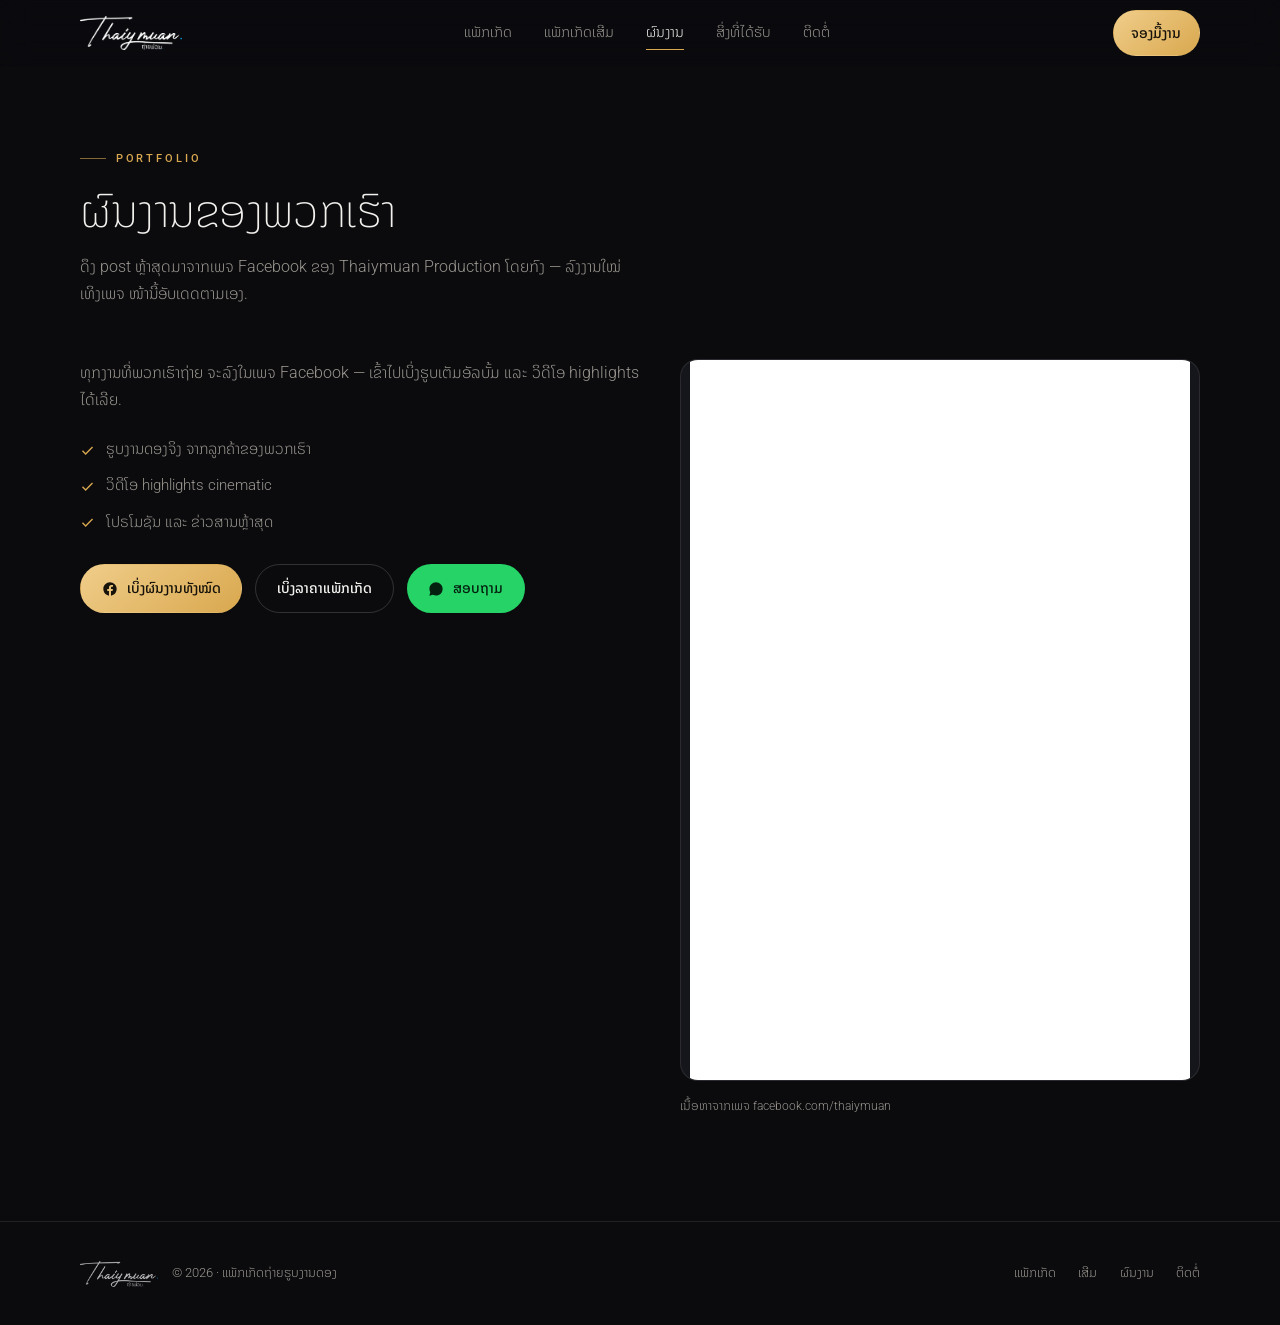
==== portfolio.html @ aa0d612b "Add a portfolio page fed by the Facebook page timeline New portfolio.html embeds the Facebook Page P" ====
<!DOCTYPE html>
<html lang="lo">
<head>
<meta charset="UTF-8">
<meta name="viewport" content="width=device-width, initial-scale=1">
<title>ຜົນງານ — Thaiymuan Production</title>
<meta name="description" content="ຜົນງານຖ່າຍຮູບ ແລະ ວິດີໂອງານດອງ ຂອງ Thaiymuan Production — ດຶງ post ຫຼ້າສຸດຈາກເພຈ Facebook ໂດຍກົງ.">
<meta name="theme-color" content="#0b0b0e">
<meta property="og:title" content="ຜົນງານ — Thaiymuan Production">
<meta property="og:description" content="ຮູບງານດອງຈິງ ແລະ ວິດີໂອ highlights ຈາກເພຈ Facebook ຂອງພວກເຮົາ">
<meta property="og:type" content="website">
<meta property="og:image" content="logo/og-image.jpg">
<meta name="twitter:card" content="summary_large_image">
<link rel="icon" type="image/png" href="logo/favicon.png">
<link rel="apple-touch-icon" href="logo/apple-touch-icon.png">
<link rel="preconnect" href="https://fonts.googleapis.com">
<link rel="preconnect" href="https://fonts.gstatic.com" crossorigin>
<link href="https://fonts.googleapis.com/css2?family=Noto+Sans+Lao:wght@200;300;400;500;600;700&family=Roboto:wght@100;300;400;500;700;900&display=swap" rel="stylesheet">
<link rel="stylesheet" href="assets/style.css">
<noscript><style>
  .rv,.hero-logo{opacity:1!important;transform:none!important;animation:none!important}
  .progress{display:none}
</style></noscript>
<script src="assets/app.js" defer></script>
</head>
<body>
<div class="progress" id="progress" aria-hidden="true"></div>

<!-- ============ NAV ============ -->
<header class="nav" id="nav">
  <div class="wrap nav-in">
    <a class="logo" href="index.html" aria-label="Thaiymuan Production">
      <img src="logo/wordmark.png" alt="Thaiymuan Production ຖ່າຍມ່ວນ" width="1000" height="333">
    </a>
    <nav class="nav-links">
      <a href="index.html#packages">ແພັກເກັດ</a>
      <a href="index.html#addons">ແພັກເກັດເສີມ</a>
      <a class="here" href="portfolio.html">ຜົນງານ</a>
      <a href="index.html#included">ສິ່ງທີ່ໄດ້ຮັບ</a>
      <a href="index.html#contact">ຕິດຕໍ່</a>
    </nav>
    <a class="btn btn-gold" href="index.html#contact">ຈອງມື້ງານ</a>
  </div>
</header>

<main id="top">

<!-- ============ PORTFOLIO ============ -->
<section id="portfolio" class="folio-page">
  <div class="wrap">
    <div class="sec-head rv">
      <span class="eyebrow">Portfolio</span>
      <h2>ຜົນງານຂອງພວກເຮົາ</h2>
      <p>ດຶງ post ຫຼ້າສຸດມາຈາກເພຈ Facebook ຂອງ Thaiymuan Production ໂດຍກົງ — ລົງງານໃໝ່ເທິງເພຈ ໜ້ານີ້ອັບເດດຕາມເອງ.</p>
    </div>

    <div class="folio rv">
      <div class="folio-text">
        <p>ທຸກງານທີ່ພວກເຮົາຖ່າຍ ຈະລົງໃນເພຈ Facebook — ເຂົ້າໄປເບິ່ງຮູບເຕັມອັລບັ້ມ ແລະ ວິດີໂອ highlights ໄດ້ເລີຍ.</p>
        <ul class="folio-list">
          <li><svg viewBox="0 0 24 24"><path d="M4 12.5 9 17.5 20 6.5"/></svg>ຮູບງານດອງຈິງ ຈາກລູກຄ້າຂອງພວກເຮົາ</li>
          <li><svg viewBox="0 0 24 24"><path d="M4 12.5 9 17.5 20 6.5"/></svg>ວິດີໂອ highlights cinematic</li>
          <li><svg viewBox="0 0 24 24"><path d="M4 12.5 9 17.5 20 6.5"/></svg>ໂປຣໂມຊັນ ແລະ ຂ່າວສານຫຼ້າສຸດ</li>
        </ul>
        <div class="folio-cta">
          <a class="btn btn-gold" href="https://www.facebook.com/thaiymuan" target="_blank" rel="noopener">
            <svg viewBox="0 0 24 24"><path d="M22 12.06C22 6.5 17.52 2 12 2S2 6.5 2 12.06c0 5.02 3.66 9.18 8.44 9.94v-7.03H7.9v-2.91h2.54V9.85c0-2.51 1.49-3.9 3.77-3.9 1.09 0 2.23.2 2.23.2v2.46h-1.26c-1.24 0-1.63.78-1.63 1.57v1.88h2.77l-.44 2.91h-2.33V22c4.78-.76 8.45-4.92 8.45-9.94Z"/></svg>
            ເບິ່ງຜົນງານທັງໝົດ
          </a>
          <a class="btn" href="index.html#packages">ເບິ່ງລາຄາແພັກເກັດ</a>
          <a class="btn btn-wa" href="https://wa.me/8562055959236?text=%E0%BA%AA%E0%BA%B0%E0%BA%9A%E0%BA%B2%E0%BA%8D%E0%BA%94%E0%BA%B5%20%E0%BA%AA%E0%BA%AD%E0%BA%9A%E0%BA%96%E0%BA%B2%E0%BA%A1%E0%BA%82%E0%BB%8D%E0%BB%89%E0%BA%A1%E0%BA%B9%E0%BA%99%E0%BB%81%E0%BA%9E%E0%BA%B1%E0%BA%81%E0%BB%80%E0%BA%81%E0%BA%B1%E0%BA%94" target="_blank" rel="noopener">
            <svg viewBox="0 0 24 24"><path d="M12.04 2C6.58 2 2.13 6.45 2.13 11.91c0 1.75.46 3.46 1.32 4.96L2 22l5.25-1.38a9.9 9.9 0 0 0 4.79 1.22c5.46 0 9.92-4.45 9.92-9.91C21.96 6.45 17.5 2 12.04 2Zm4.52 11.86c-.25-.12-1.47-.72-1.69-.81-.23-.08-.39-.12-.56.13-.17.25-.66.81-.81.97-.15.17-.3.19-.54.06-.25-.12-1.06-.39-2.02-1.25-.75-.66-1.25-1.48-1.4-1.73-.15-.25-.02-.38.11-.5.11-.11.25-.3.37-.44.12-.15.17-.25.25-.42.08-.17.04-.31-.02-.44-.06-.12-.56-1.35-.77-1.85-.2-.48-.41-.42-.56-.43h-.48c-.17 0-.44.06-.67.31-.23.25-.88.86-.88 2.1s.9 2.43 1.03 2.6c.12.17 1.76 2.81 4.3 3.84.6.26 1.07.41 1.44.53.6.19 1.15.16 1.58.1.48-.07 1.47-.6 1.68-1.19.21-.58.21-1.08.15-1.19-.06-.1-.23-.17-.48-.29Z"/></svg>
            ສອບຖາມ
          </a>
        </div>
      </div>

      <div>
        <div class="fb-wrap" id="fbWrap">
          <div class="fb-skel" id="fbSkel">
            <span>ກຳລັງໂຫຼດ post ຈາກ Facebook…<br>ຖ້າບໍ່ຂຶ້ນ ອາດຖືກ ad blocker ບລັອກ — ກົດ “ເບິ່ງຜົນງານທັງໝົດ”</span>
          </div>
        </div>
        <p class="fb-note">ເນື້ອຫາຈາກເພຈ facebook.com/thaiymuan</p>
      </div>
    </div>
  </div>
</section>

</main>

<footer>
  <div class="wrap foot">
    <div class="foot-brand">
      <img src="logo/wordmark.png" alt="Thaiymuan Production" width="1000" height="333">
      <span>© <span id="yr">2026</span> · ແພັກເກັດຖ່າຍຮູບງານດອງ</span>
    </div>
    <nav>
      <a href="index.html#packages">ແພັກເກັດ</a>
      <a href="index.html#addons">ເສີມ</a>
      <a href="portfolio.html">ຜົນງານ</a>
      <a href="index.html#contact">ຕິດຕໍ່</a>
    </nav>
  </div>
</footer>

<!-- ============ MOBILE BAR ============ -->
<div class="mbar">
  <a class="btn btn-wa" href="https://wa.me/8562055959236?text=%E0%BA%AA%E0%BA%B0%E0%BA%9A%E0%BA%B2%E0%BA%8D%E0%BA%94%E0%BA%B5%20%E0%BA%AA%E0%BA%AD%E0%BA%9A%E0%BA%96%E0%BA%B2%E0%BA%A1%E0%BA%82%E0%BB%8D%E0%BB%89%E0%BA%A1%E0%BA%B9%E0%BA%99%E0%BB%81%E0%BA%9E%E0%BA%B1%E0%BA%81%E0%BB%80%E0%BA%81%E0%BA%B1%E0%BA%94" target="_blank" rel="noopener">
    <svg viewBox="0 0 24 24"><path d="M12.04 2C6.58 2 2.13 6.45 2.13 11.91c0 1.75.46 3.46 1.32 4.96L2 22l5.25-1.38a9.9 9.9 0 0 0 4.79 1.22c5.46 0 9.92-4.45 9.92-9.91C21.96 6.45 17.5 2 12.04 2Zm4.52 11.86c-.25-.12-1.47-.72-1.69-.81-.23-.08-.39-.12-.56.13-.17.25-.66.81-.81.97-.15.17-.3.19-.54.06-.25-.12-1.06-.39-2.02-1.25-.75-.66-1.25-1.48-1.4-1.73-.15-.25-.02-.38.11-.5.11-.11.25-.3.37-.44.12-.15.17-.25.25-.42.08-.17.04-.31-.02-.44-.06-.12-.56-1.35-.77-1.85-.2-.48-.41-.42-.56-.43h-.48c-.17 0-.44.06-.67.31-.23.25-.88.86-.88 2.1s.9 2.43 1.03 2.6c.12.17 1.76 2.81 4.3 3.84.6.26 1.07.41 1.44.53.6.19 1.15.16 1.58.1.48-.07 1.47-.6 1.68-1.19.21-.58.21-1.08.15-1.19-.06-.1-.23-.17-.48-.29Z"/></svg>
    WhatsApp
  </a>
  <a class="btn btn-gold" href="tel:+8562055959236">
    <svg viewBox="0 0 24 24"><path d="M6.6 10.8c1.2 2.4 3.2 4.4 5.6 5.6l2-2c.3-.3.7-.4 1-.2 1.1.4 2.3.6 3.5.6.6 0 1 .4 1 1V19c0 .6-.4 1-1 1-9.4 0-17-7.6-17-17 0-.6.4-1 1-1h3.2c.6 0 1 .4 1 1 0 1.2.2 2.4.6 3.5.1.3 0 .7-.2 1l-2 2Z"/></svg>
    ໂທ 020 55959236
  </a>
</div>

</body>
</html>
---- assets/style.css ----
/* ===================== TOKENS ===================== */
:root{
  --bg:#0b0b0e;
  --bg-2:#111117;
  --panel:#15151c;
  --panel-2:#1b1b24;
  --line:rgba(255,255,255,.09);
  --line-2:rgba(255,255,255,.16);
  --text:#f3f1ee;
  --muted:#9a968f;
  --gold:#d9a84f;
  --gold-2:#f0cd8a;
  --gold-dim:rgba(217,168,79,.14);
  --wa:#25d366;

  /* Latin → Roboto · ອັກສອນລາວ fall back ໄປ Noto Sans Lao ອັດຕະໂນມັດ */
  --sans:"Roboto","Noto Sans Lao",sans-serif;

  --r-sm:12px; --r:18px; --r-lg:26px;
  --pad:clamp(20px,5vw,34px);
  --shadow:0 24px 60px -24px rgba(0,0,0,.8);
  --ease:cubic-bezier(.22,.9,.25,1);
}
*,*::before,*::after{box-sizing:border-box;margin:0;padding:0}
html{scroll-behavior:smooth;-webkit-text-size-adjust:100%}
body{
  background:var(--bg);color:var(--text);font-family:var(--sans);
  font-weight:300;line-height:1.75;overflow-x:hidden;
  -webkit-font-smoothing:antialiased;
  font-size:clamp(15px,.4vw + 14px,17px);
}
img,svg{display:block;max-width:100%}
a{color:inherit;text-decoration:none}
::selection{background:var(--gold);color:#17130a}

.wrap{width:100%;max-width:1200px;margin-inline:auto;padding-inline:clamp(18px,5vw,40px)}
.eyebrow{
  display:inline-flex;align-items:center;gap:.6rem;
  font-size:.7rem;font-weight:500;letter-spacing:.26em;text-transform:uppercase;
  color:var(--gold);
}
.eyebrow::before{content:"";width:26px;height:1px;background:var(--gold);opacity:.6}

/* ===================== NAV ===================== */
.nav{
  position:sticky;top:0;z-index:50;
  background:rgba(11,11,14,.72);
  backdrop-filter:blur(16px) saturate(140%);
  -webkit-backdrop-filter:blur(16px) saturate(140%);
  border-bottom:1px solid transparent;transition:border-color .4s,background .4s;
}
.nav.stuck{border-bottom-color:var(--line);background:rgba(11,11,14,.9)}
.nav-in{display:flex;align-items:center;justify-content:space-between;gap:1rem;height:66px}
.logo{display:flex;align-items:center;flex:none}
.logo img{height:clamp(26px,5.6vw,34px);width:auto;transition:opacity .35s}
.logo:hover img{opacity:.78}
.nav-links{display:flex;gap:2rem;font-size:.9rem;color:var(--muted)}
.nav-links a{position:relative;padding:.3rem 0;transition:color .3s}
.nav-links a::after{
  content:"";position:absolute;left:0;bottom:0;height:1px;width:0;background:var(--gold);
  transition:width .4s var(--ease);
}
.nav-links a:hover{color:var(--text)}
.nav-links a:hover::after{width:100%}
.btn{
  display:inline-flex;align-items:center;justify-content:center;gap:.55rem;
  padding:.7rem 1.3rem;border-radius:999px;font-size:.88rem;font-weight:500;
  border:1px solid var(--line-2);color:var(--text);background:transparent;
  transition:transform .35s var(--ease),background .35s,border-color .35s,box-shadow .35s;
  white-space:nowrap;cursor:pointer;font-family:inherit;
}
.btn svg{width:16px;height:16px;fill:currentColor;flex:none}
.btn:hover{transform:translateY(-2px);border-color:var(--line-2);background:rgba(255,255,255,.06)}
.btn-gold{background:linear-gradient(140deg,var(--gold-2),var(--gold));color:#17130a;border-color:transparent}
.btn-gold:hover{background:linear-gradient(140deg,#f6daa4,var(--gold-2));box-shadow:0 14px 34px -14px rgba(217,168,79,.7)}
.btn-wa{background:var(--wa);color:#04210f;border-color:transparent}
.btn-wa:hover{background:#3ae07a;box-shadow:0 14px 34px -14px rgba(37,211,102,.6)}
.nav .btn{padding:.6rem 1.1rem}

/* ===================== HERO ===================== */
.hero{position:relative;padding:clamp(4rem,11vw,8.5rem) 0 clamp(3rem,7vw,5rem);overflow:hidden}
.hero::before{
  content:"";position:absolute;inset:0;z-index:-1;
  background:
    radial-gradient(70% 55% at 78% 0%,rgba(217,168,79,.18),transparent 65%),
    radial-gradient(55% 45% at 5% 95%,rgba(217,168,79,.08),transparent 65%),
    linear-gradient(180deg,var(--bg) 0%,var(--bg-2) 100%);
}
.hero::after{
  content:"";position:absolute;inset:0;z-index:-1;opacity:.5;pointer-events:none;
  background-image:
    linear-gradient(var(--line) 1px,transparent 1px),
    linear-gradient(90deg,var(--line) 1px,transparent 1px);
  background-size:68px 68px;
  mask-image:radial-gradient(70% 60% at 50% 20%,#000,transparent 75%);
  -webkit-mask-image:radial-gradient(70% 60% at 50% 20%,#000,transparent 75%);
}
.hero-logo{width:clamp(180px,34vw,290px);height:auto;margin-bottom:2rem;opacity:.95}
.hero h1{
  font-weight:200;letter-spacing:-.015em;margin-top:1.6rem;
  font-size:clamp(2.1rem,7.4vw,4.6rem);line-height:1.1;
}
.hero h1 strong{
  font-weight:400;
  background:linear-gradient(100deg,var(--gold-2),var(--gold) 60%,#b9842f);
  -webkit-background-clip:text;background-clip:text;color:transparent;
}
.hero .lede{margin-top:1.5rem;max-width:52ch;color:var(--muted);font-size:clamp(.98rem,1.6vw,1.1rem)}
.hero-cta{display:flex;flex-wrap:wrap;gap:.8rem;margin-top:2.4rem}
.stats{
  display:grid;grid-template-columns:repeat(auto-fit,minmax(140px,1fr));
  gap:1px;background:var(--line);border:1px solid var(--line);
  border-radius:var(--r);overflow:hidden;margin-top:clamp(2.6rem,6vw,4rem);
}
.stat{background:var(--bg-2);padding:1.3rem 1.4rem}
.stat b{display:block;font-weight:200;font-size:clamp(1.5rem,4vw,2rem);letter-spacing:-.02em;color:var(--text)}
.stat span{font-size:.78rem;color:var(--muted);letter-spacing:.04em}

/* ===================== SECTION ===================== */
section{padding:clamp(3.4rem,9vw,6.5rem) 0;position:relative}
.sec-head{max-width:62ch;margin-bottom:clamp(2rem,5vw,3.2rem)}
.sec-head h2{
  font-weight:200;font-size:clamp(1.6rem,5vw,2.8rem);line-height:1.2;
  letter-spacing:-.01em;margin-top:1rem;
}
.sec-head p{color:var(--muted);margin-top:.9rem;font-size:.98rem}
.sec-head p.promo{color:var(--gold-2);font-weight:400;margin-top:.5rem}

/* ---- toggle ---- */
.toggle{
  display:inline-flex;padding:5px;gap:4px;border:1px solid var(--line);
  border-radius:999px;background:var(--panel);margin-bottom:clamp(1.8rem,4vw,2.6rem);
  width:100%;max-width:420px;
}
.toggle button{
  flex:1;border:0;background:transparent;color:var(--muted);cursor:pointer;
  font-family:inherit;font-size:.9rem;font-weight:500;padding:.65rem 1rem;
  border-radius:999px;transition:color .3s,background .4s var(--ease);
  display:inline-flex;align-items:center;justify-content:center;gap:.5rem;
}
.toggle button svg{width:16px;height:16px;fill:currentColor}
.toggle button[aria-selected="true"]{
  background:linear-gradient(140deg,var(--gold-2),var(--gold));color:#17130a;
}

/* ===================== CARDS ===================== */
.cards{
  display:grid;gap:clamp(14px,2vw,20px);
  grid-template-columns:repeat(auto-fit,minmax(min(100%,290px),1fr));
}
.pane[hidden]{display:none}
.card{
  position:relative;display:flex;flex-direction:column;
  background:linear-gradient(170deg,var(--panel),var(--bg-2));
  border:1px solid var(--line);border-radius:var(--r-lg);
  padding:var(--pad);overflow:hidden;
  transition:transform .5s var(--ease),border-color .5s,box-shadow .5s;
}
.card::before{
  content:"";position:absolute;inset:0;border-radius:inherit;pointer-events:none;
  background:radial-gradient(120% 70% at 50% -10%,rgba(217,168,79,.16),transparent 60%);
  opacity:0;transition:opacity .5s;
}
.card:hover{transform:translateY(-6px);border-color:var(--line-2);box-shadow:var(--shadow)}
.card:hover::before{opacity:1}
.card.featured{border-color:rgba(217,168,79,.4)}
.card.featured::before{opacity:.7}
.badge{
  position:absolute;top:16px;right:16px;z-index:2;
  font-size:.62rem;font-weight:500;letter-spacing:.18em;text-transform:uppercase;
  padding:.35rem .7rem;border-radius:999px;
  background:var(--gold-dim);color:var(--gold-2);border:1px solid rgba(217,168,79,.3);
}
.card-top{position:relative;z-index:1}
.kicker{font-size:.68rem;letter-spacing:.2em;text-transform:uppercase;color:var(--muted)}
.card h3{font-weight:500;font-size:clamp(1.1rem,2.6vw,1.3rem);margin-top:.5rem;padding-right:4.5rem;line-height:1.35}
.hours{display:flex;flex-wrap:wrap;gap:.4rem;margin-top:.9rem}
.hours span{
  font-size:.76rem;color:var(--muted);padding:.25rem .6rem;
  border:1px solid var(--line);border-radius:999px;background:rgba(255,255,255,.02);
  font-variant-numeric:tabular-nums;
}
.price{
  display:flex;align-items:flex-end;gap:.4rem;margin:1.4rem 0 1.2rem;
  position:relative;z-index:1;
}
.price b{font-weight:200;font-size:clamp(2rem,6.4vw,2.6rem);line-height:1;letter-spacing:-.03em;font-variant-numeric:tabular-nums}
.price i{font-style:normal;font-size:1.05rem;color:var(--gold);padding-bottom:.2rem}
.price s{
  font-size:1.05rem;color:var(--muted);font-variant-numeric:tabular-nums;
  text-decoration:line-through;text-decoration-color:rgba(217,168,79,.75);
  text-decoration-thickness:1.5px;padding-bottom:.25rem;margin-right:.25rem;
}
.save{
  display:inline-flex;align-items:center;gap:.4rem;align-self:flex-start;
  margin:-.6rem 0 1.2rem;position:relative;z-index:1;
  font-size:.74rem;font-weight:500;letter-spacing:.04em;
  padding:.3rem .7rem;border-radius:999px;
  background:var(--gold-dim);color:var(--gold-2);border:1px solid rgba(217,168,79,.32);
}
.save::before{content:"";width:5px;height:5px;border-radius:50%;background:var(--gold)}
.feats{list-style:none;border-top:1px solid var(--line);padding-top:1.2rem;position:relative;z-index:1;flex:1}
.feats li{display:flex;gap:.7rem;align-items:flex-start;font-size:.92rem;color:var(--muted);margin-bottom:.6rem}
.feats li:last-child{margin-bottom:0}
.feats li svg{width:15px;height:15px;flex:none;margin-top:.42em;stroke:var(--gold);stroke-width:2.2;fill:none}
.feats li.hl{color:var(--text)}
.feats li.hl svg{stroke:var(--gold-2)}
.card .btn{margin-top:1.6rem;position:relative;z-index:1;width:100%}

/* ===================== ADD-ONS ===================== */
.addons{display:grid;gap:12px;grid-template-columns:repeat(auto-fit,minmax(min(100%,300px),1fr))}
.addon{
  display:flex;align-items:center;justify-content:space-between;gap:1.2rem;
  background:var(--panel);border:1px solid var(--line);border-radius:var(--r);
  padding:1.2rem 1.4rem;transition:border-color .4s,transform .4s var(--ease),background .4s;
}
.addon:hover{border-color:var(--line-2);background:var(--panel-2);transform:translateY(-3px)}
.addon .t{font-size:.95rem;line-height:1.5}
.addon .t span{display:block;font-size:.74rem;color:var(--muted);letter-spacing:.04em;margin-top:.2rem;font-variant-numeric:tabular-nums}
.addon .p{text-align:right;white-space:nowrap;font-variant-numeric:tabular-nums}
.addon .p em{display:block;font-style:normal;font-weight:200;font-size:1.4rem;line-height:1.3;letter-spacing:-.02em}
.addon .p em i{font-style:normal;font-size:.85rem;color:var(--gold)}
.addon .p small{display:block;font-size:.68rem;color:var(--muted);margin-top:-.2rem}

/* ===================== PORTFOLIO ===================== */
.folio{display:grid;gap:clamp(20px,4vw,40px);align-items:start}
.folio-text p{color:var(--muted);font-size:.98rem}
.folio-list{list-style:none;margin:1.4rem 0 1.8rem}
.folio-list li{display:flex;gap:.7rem;align-items:flex-start;color:var(--muted);margin-bottom:.6rem;font-size:.95rem}
.folio-list li svg{width:15px;height:15px;flex:none;margin-top:.42em;stroke:var(--gold);stroke-width:2.2;fill:none}
.folio-cta{display:flex;flex-wrap:wrap;gap:.8rem}

.fb-wrap{
  position:relative;width:100%;max-width:520px;margin-inline:auto;
  min-height:400px;border-radius:var(--r);overflow:hidden;
  border:1px solid var(--line);background:var(--panel);
}
.fb-wrap iframe{display:block;border:0;margin:0 auto;background:#fff}
/* ໂຄງຈຳລອງ ລໍຖ້າ Facebook ໂຫຼດ */
.fb-skel{position:absolute;inset:0;display:grid;place-items:center;gap:.8rem;
  padding:2rem;text-align:center;color:var(--muted);font-size:.9rem;line-height:1.7}
.fb-skel::before{
  content:"";position:absolute;inset:0;
  background:linear-gradient(100deg,transparent 30%,rgba(255,255,255,.05) 50%,transparent 70%);
  background-size:220% 100%;animation:skel 1.6s linear infinite;
}
@keyframes skel{to{background-position:-120% 0}}
.fb-wrap.loaded .fb-skel{opacity:0;pointer-events:none;transition:opacity .5s}
.fb-note{margin-top:.9rem;font-size:.78rem;color:var(--muted);text-align:center;max-width:520px;margin-inline:auto}
@media (min-width:900px){
  .folio{grid-template-columns:1fr minmax(0,520px)}
  .fb-wrap{margin-inline:0}
  .fb-note{margin-inline:0;text-align:left}
}

/* ໜ້າ portfolio (ບໍ່ມີ hero ຈຶ່ງຕ້ອງເພີ່ມໄລຍະເທິງ) */
.folio-page{padding-top:clamp(2.6rem,7vw,4.5rem)}
.nav-links a.here{color:var(--text)}
.nav-links a.here::after{width:100%}

/* ===================== INCLUDED ===================== */
.incl{display:grid;gap:clamp(14px,2vw,18px);grid-template-columns:repeat(auto-fit,minmax(min(100%,230px),1fr))}
.incl .i{
  border:1px solid var(--line);border-radius:var(--r);padding:1.5rem;
  background:linear-gradient(170deg,var(--panel),transparent);
}
.incl .i .ic{
  width:38px;height:38px;border-radius:11px;display:grid;place-items:center;
  background:var(--gold-dim);border:1px solid rgba(217,168,79,.22);margin-bottom:1rem;
}
.incl .i .ic svg{width:18px;height:18px;stroke:var(--gold-2);stroke-width:1.8;fill:none}
.incl .i h4{font-weight:500;font-size:1rem}
.incl .i p{color:var(--muted);font-size:.88rem;margin-top:.4rem}

/* ===================== CONTACT ===================== */
.contact{
  border:1px solid var(--line);border-radius:var(--r-lg);overflow:hidden;
  background:
    radial-gradient(80% 90% at 85% 0%,rgba(217,168,79,.2),transparent 60%),
    linear-gradient(170deg,var(--panel),var(--bg-2));
  padding:clamp(2rem,6vw,3.6rem);text-align:center;
}
.contact-logo{width:clamp(150px,26vw,220px);height:auto;margin:0 auto 1.6rem;opacity:.9}
.contact h2{font-weight:200;font-size:clamp(1.6rem,5.4vw,2.7rem);line-height:1.2;letter-spacing:-.01em}
.contact p{color:var(--muted);margin-top:.9rem;max-width:46ch;margin-inline:auto}
.tel{
  display:inline-block;margin-top:1.6rem;font-weight:200;letter-spacing:.02em;
  font-size:clamp(1.8rem,7vw,2.9rem);font-variant-numeric:tabular-nums;
  background:linear-gradient(100deg,var(--gold-2),var(--gold));
  -webkit-background-clip:text;background-clip:text;color:transparent;
}
.contact .row{display:flex;flex-wrap:wrap;gap:.8rem;justify-content:center;margin-top:1.8rem}

/* ===================== FOOTER ===================== */
footer{border-top:1px solid var(--line);padding:2.4rem 0 calc(2.4rem + env(safe-area-inset-bottom))}
.foot{display:flex;flex-wrap:wrap;gap:1rem;justify-content:space-between;align-items:center;
  font-size:.8rem;color:var(--muted)}
.foot nav{display:flex;gap:1.4rem}
.foot-brand{display:flex;align-items:center;gap:.9rem;flex-wrap:wrap}
.foot-brand img{height:26px;width:auto;opacity:.7}

/* ===================== MOBILE BAR ===================== */
.mbar{
  position:fixed;left:0;right:0;bottom:0;z-index:60;display:none;gap:10px;
  padding:10px 14px calc(10px + env(safe-area-inset-bottom));
  background:rgba(11,11,14,.9);backdrop-filter:blur(14px);
  -webkit-backdrop-filter:blur(14px);border-top:1px solid var(--line);
}
.mbar .btn{flex:1;padding:.85rem 1rem}

/* ===================== MOTION ===================== */
/* ແຖບຄວາມຄືບໜ້າຕອນ scroll */
.progress{
  position:fixed;top:0;left:0;height:2px;z-index:70;width:100%;
  transform:scaleX(0);transform-origin:0 50%;
  background:linear-gradient(90deg,var(--gold),var(--gold-2));
  will-change:transform;
}

/* hero: ຂຶ້ນເປັນລຳດັບຕອນໂຫຼດ */
@keyframes rise{from{opacity:0;transform:translateY(22px)}to{opacity:1;transform:none}}
.hero-logo,.hero .eyebrow,.hero h1,.hero .lede,.hero-cta,.hero .stats{
  opacity:0;animation:rise .9s var(--ease) forwards;
}
.hero-logo{animation-delay:.05s}
.hero .eyebrow{animation-delay:.18s}
.hero h1{animation-delay:.3s}
.hero .lede{animation-delay:.44s}
.hero-cta{animation-delay:.56s}
.hero .stats{animation-delay:.68s}

/* ຄຳວ່າ "ງານດອງ" ມີແສງທອງເລື່ອນຜ່ານ */
@keyframes shine{to{background-position:200% center}}
.hero h1 strong{
  background-size:200% auto;
  animation:shine 7s linear infinite;
}

/* ແສງພື້ນຫຼັງ hero ເຄື່ອນໄຫວຊ້າໆ */
@keyframes drift{
  0%,100%{transform:translate3d(0,0,0) scale(1)}
  50%{transform:translate3d(-2%,2%,0) scale(1.08)}
}
.hero::before{animation:drift 18s ease-in-out infinite;will-change:transform}

/* ປຸ່ມ: ແສງກວາດຜ່ານຕອນ hover */
.btn{position:relative;overflow:hidden;isolation:isolate}
.btn::after{
  content:"";position:absolute;inset:0;z-index:-1;
  background:linear-gradient(110deg,transparent 35%,rgba(255,255,255,.28) 50%,transparent 65%);
  transform:translateX(-120%);transition:transform .7s var(--ease);
}
.btn:hover::after{transform:translateX(120%)}
.btn:active{transform:translateY(0) scale(.97)}

/* ຕົວເລືອກ ຮູບ/ວິດີໂອ: ແຖບທອງເລື່ອນຕາມ */
.toggle{position:relative}
.toggle .ind{
  position:absolute;top:0;left:0;height:0;width:0;
  border-radius:999px;z-index:0;pointer-events:none;
  background:linear-gradient(140deg,var(--gold-2),var(--gold));
  transition:transform .45s var(--ease),width .45s var(--ease),height .45s var(--ease);
}
.toggle button{position:relative;z-index:1}
.toggle button[aria-selected="true"]{background:transparent;color:#17130a}

/* card: ຂຶ້ນເປັນລຳດັບ + ຮູບເງົາຕອນ hover */
.cards .card{
  opacity:0;transform:translateY(24px);
  transition:opacity .7s var(--ease),transform .7s var(--ease),
             border-color .5s,box-shadow .5s,background .5s;
  transition-delay:calc(var(--d,0) * 80ms);
}
.cards.in .card{opacity:1;transform:none}
.cards.in .card:hover{transform:translateY(-8px)}
.card .price b{transition:transform .5s var(--ease);transform-origin:left bottom}
.card:hover .price b{transform:scale(1.06)}
.card .badge{transition:transform .5s var(--ease)}
.card:hover .badge{transform:scale(1.06)}

/* ລາຍການໃນ card ປາກົດຕາມກັນ */
@keyframes fadeUp{from{opacity:0;transform:translateY(8px)}to{opacity:1;transform:none}}
.cards.in .card .feats li{animation:fadeUp .5s var(--ease) backwards}
.cards.in .card .feats li:nth-child(1){animation-delay:.18s}
.cards.in .card .feats li:nth-child(2){animation-delay:.24s}
.cards.in .card .feats li:nth-child(3){animation-delay:.3s}
.cards.in .card .feats li:nth-child(4){animation-delay:.36s}
.cards.in .card .feats li:nth-child(5){animation-delay:.42s}
.cards.in .card .feats li:nth-child(6){animation-delay:.48s}

/* add-on ແລະ ກ່ອງ "ສິ່ງທີ່ໄດ້ຮັບ" ຂຶ້ນເປັນລຳດັບ */
.addons.in .addon,.incl.in .i{animation:fadeUp .6s var(--ease) backwards}
.addons.in .addon:nth-child(2),.incl.in .i:nth-child(2){animation-delay:.1s}
.incl.in .i:nth-child(3){animation-delay:.2s}
.incl.in .i:nth-child(4){animation-delay:.3s}
.incl .i .ic{transition:transform .5s var(--ease),background .5s}
.incl .i:hover .ic{transform:translateY(-3px) rotate(-6deg)}

/* ໂລໂກ້ nav ຕອບສະໜອງ */
.logo img{transition:opacity .35s,transform .45s var(--ease)}
.logo:hover img{transform:scale(1.05)}

/* ===================== TOAST ===================== */
.toast{
  position:fixed;left:50%;bottom:calc(22px + env(safe-area-inset-bottom));
  transform:translate(-50%,16px);z-index:80;
  display:flex;align-items:center;gap:.6rem;
  padding:.8rem 1.2rem;border-radius:999px;
  background:var(--panel-2);border:1px solid var(--line-2);
  color:var(--text);font-size:.88rem;white-space:nowrap;
  box-shadow:var(--shadow);opacity:0;pointer-events:none;
  transition:opacity .35s var(--ease),transform .35s var(--ease);
}
.toast.show{opacity:1;transform:translate(-50%,0)}
.toast svg{width:16px;height:16px;stroke:var(--gold);stroke-width:2;fill:none;flex:none}
@media (max-width:720px){.toast{bottom:calc(86px + env(safe-area-inset-bottom))}}

/* ===================== REVEAL ===================== */
.rv{opacity:0;transform:translateY(22px);transition:opacity .9s var(--ease),transform .9s var(--ease)}
.rv.in{opacity:1;transform:none}

/* ===================== RESPONSIVE ===================== */
@media (max-width:900px){
  .nav-links{display:none}
}
@media (max-width:720px){
  .nav .btn{display:none}
  .nav-in{height:60px}
  body{padding-bottom:78px}
  .mbar{display:flex}
  .card h3{padding-right:0}
  .badge{position:static;display:inline-block;margin-bottom:.9rem}
  .hero::after{background-size:48px 48px}
  .toggle{max-width:none}
  .addon{flex-direction:column;align-items:flex-start;gap:.8rem}
  .addon .p{text-align:left}
}
@media (min-width:1024px){
  .cards{grid-template-columns:repeat(4,1fr)}
  .cards.two{grid-template-columns:repeat(2,1fr)}
  /* ຫົວຂໍ້ 2 ແຖວ ບໍ່ໃຫ້ລາຄາຫຼົ່ນບໍ່ຕົງແຖວກັນ */
  .card h3{min-height:2.7em}
}
@media (prefers-reduced-motion:reduce){
  *{animation:none!important;transition:none!important;scroll-behavior:auto!important}
  .rv,.cards .card,.hero-logo,.hero .eyebrow,.hero h1,.hero .lede,.hero-cta,.hero .stats{
    opacity:1!important;transform:none!important;
  }
  .progress{display:none}
}
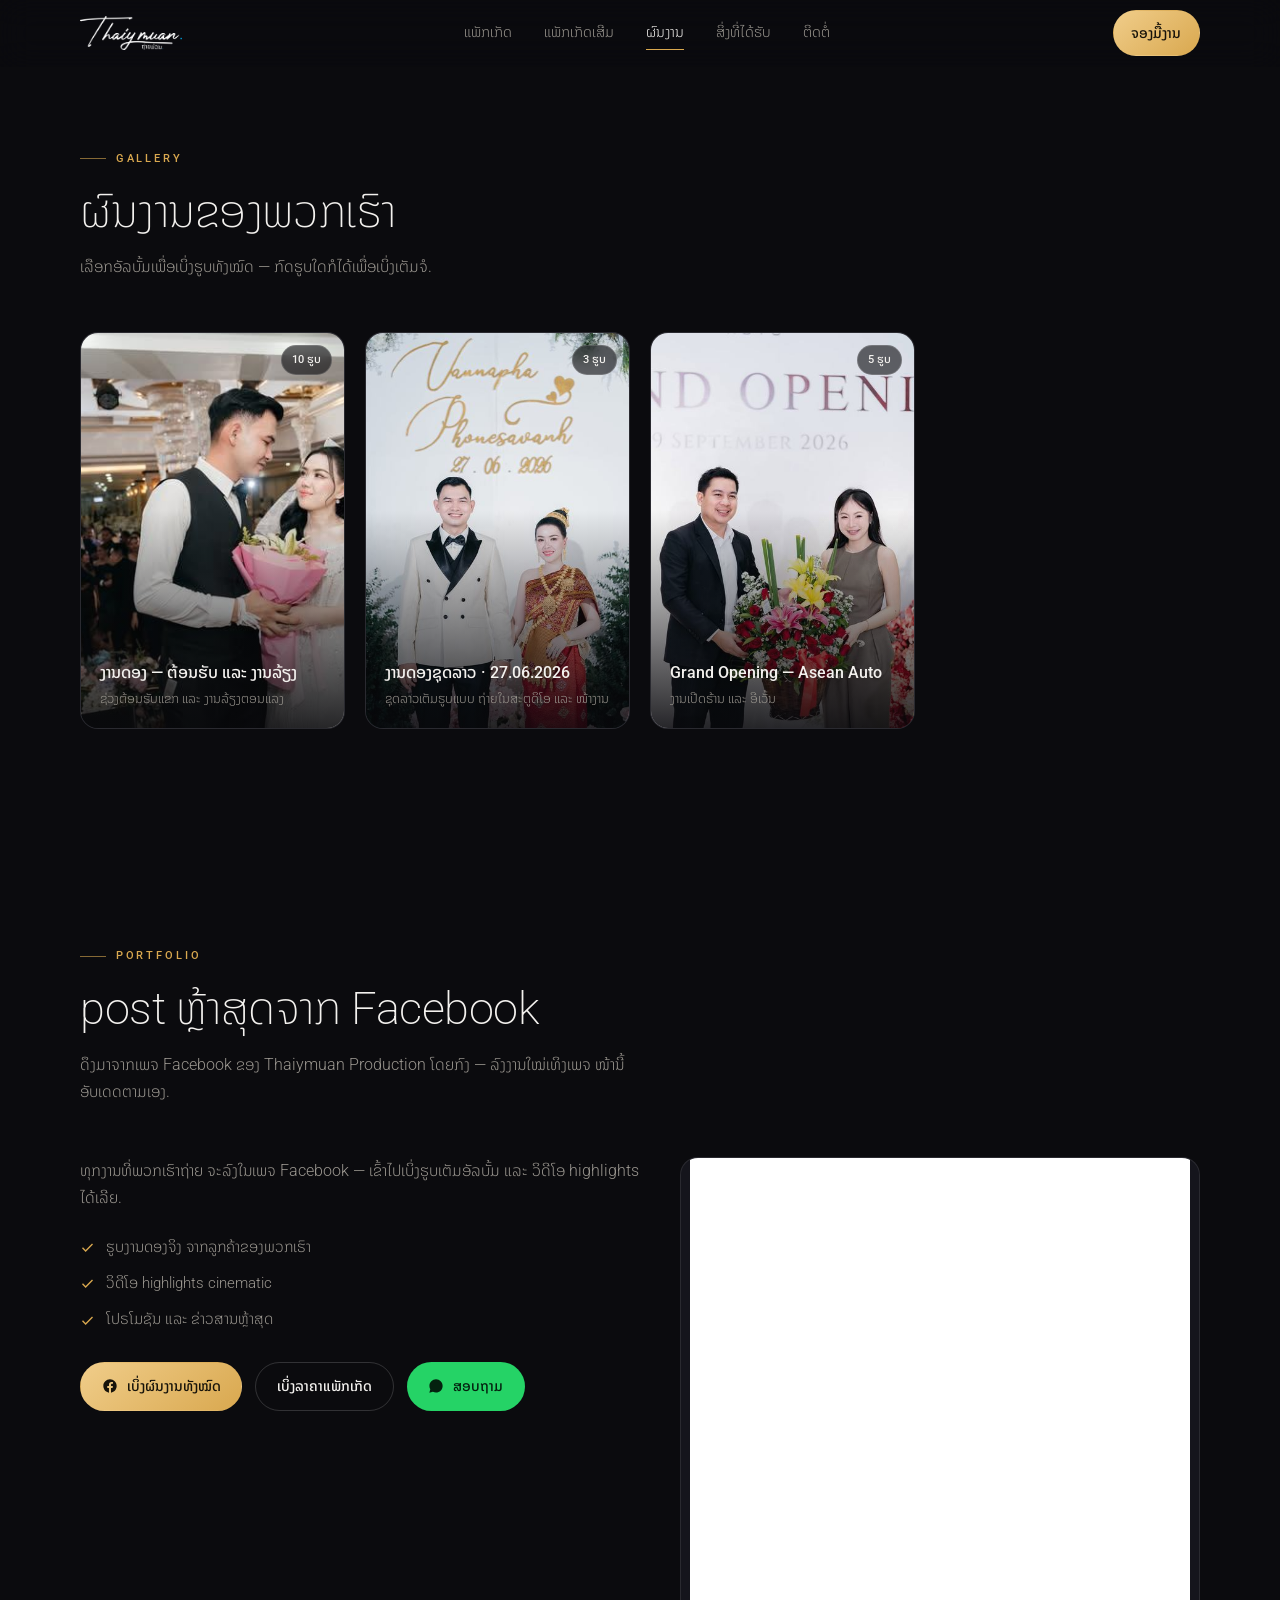
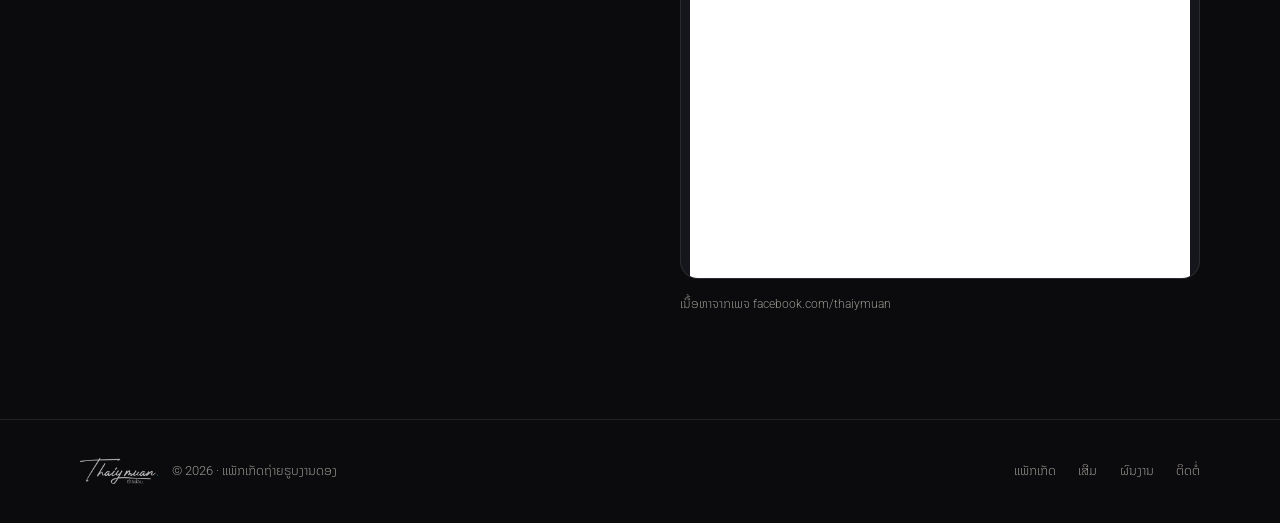
==== commit 6d845f22: "Add an album gallery to the portfolio page Albums are described in gallery/albums.json and rendered " ====
--- a/portfolio.html
+++ b/portfolio.html
@@ -45,13 +45,42 @@
 
 <main id="top">
 
+<!-- ============ ALBUMS ============ -->
+<section id="albums-sec" class="folio-page">
+  <div class="wrap">
+    <div class="sec-head rv">
+      <span class="eyebrow">Gallery</span>
+      <h2>ຜົນງານຂອງພວກເຮົາ</h2>
+      <p>ເລືອກອັລບັ້ມເພື່ອເບິ່ງຮູບທັງໝົດ — ກົດຮູບໃດກໍໄດ້ເພື່ອເບິ່ງເຕັມຈໍ.</p>
+    </div>
+
+    <div id="albumsView">
+      <div class="albums rv" id="albums"></div>
+    </div>
+
+    <div id="albumView" hidden>
+      <div class="album-head">
+        <button class="back" id="backBtn" type="button">
+          <svg viewBox="0 0 24 24"><path d="M15 19l-7-7 7-7"/></svg>
+          ອັລບັ້ມທັງໝົດ
+        </button>
+        <div>
+          <h3 id="albumTitle"></h3>
+          <p id="albumDesc"></p>
+        </div>
+      </div>
+      <div class="shots" id="shots"></div>
+    </div>
+  </div>
+</section>
+
 <!-- ============ PORTFOLIO ============ -->
-<section id="portfolio" class="folio-page">
+<section id="portfolio">
   <div class="wrap">
     <div class="sec-head rv">
       <span class="eyebrow">Portfolio</span>
-      <h2>ຜົນງານຂອງພວກເຮົາ</h2>
-      <p>ດຶງ post ຫຼ້າສຸດມາຈາກເພຈ Facebook ຂອງ Thaiymuan Production ໂດຍກົງ — ລົງງານໃໝ່ເທິງເພຈ ໜ້ານີ້ອັບເດດຕາມເອງ.</p>
+      <h2>post ຫຼ້າສຸດຈາກ Facebook</h2>
+      <p>ດຶງມາຈາກເພຈ Facebook ຂອງ Thaiymuan Production ໂດຍກົງ — ລົງງານໃໝ່ເທິງເພຈ ໜ້ານີ້ອັບເດດຕາມເອງ.</p>
     </div>
 
     <div class="folio rv">
@@ -104,13 +133,31 @@
   </div>
 </footer>
 
+<div class="viewer" id="viewer" role="dialog" aria-modal="true" aria-label="ເບິ່ງຮູບ">
+  <button class="vbtn vclose" id="vClose" type="button" aria-label="ປິດ">
+    <svg viewBox="0 0 24 24"><path d="M6 6l12 12M18 6L6 18"/></svg>
+  </button>
+  <button class="vbtn vprev" id="vPrev" type="button" aria-label="ຮູບກ່ອນໜ້າ">
+    <svg viewBox="0 0 24 24"><path d="M15 19l-7-7 7-7"/></svg>
+  </button>
+  <img id="vImg" alt="">
+  <button class="vbtn vnext" id="vNext" type="button" aria-label="ຮູບຕໍ່ໄປ">
+    <svg viewBox="0 0 24 24"><path d="M9 5l7 7-7 7"/></svg>
+  </button>
+  <div class="vcount" id="vCount"></div>
+</div>
+
 <!-- ============ MOBILE BAR ============ -->
 <div class="mbar">
+  <a class="btn" href="index.html#packages">
+    <svg viewBox="0 0 24 24"><path d="M20.6 11.4 12.4 3.2A2 2 0 0 0 11 2.6H4.6A2 2 0 0 0 2.6 4.6V11a2 2 0 0 0 .6 1.4l8.2 8.2a2 2 0 0 0 2.8 0l6.4-6.4a2 2 0 0 0 0-2.8ZM7 8.5A1.5 1.5 0 1 1 8.5 7 1.5 1.5 0 0 1 7 8.5Z"/></svg>
+    ລາຄາ
+  </a>
   <a class="btn btn-wa" href="https://wa.me/8562055959236?text=%E0%BA%AA%E0%BA%B0%E0%BA%9A%E0%BA%B2%E0%BA%8D%E0%BA%94%E0%BA%B5%20%E0%BA%AA%E0%BA%AD%E0%BA%9A%E0%BA%96%E0%BA%B2%E0%BA%A1%E0%BA%82%E0%BB%8D%E0%BB%89%E0%BA%A1%E0%BA%B9%E0%BA%99%E0%BB%81%E0%BA%9E%E0%BA%B1%E0%BA%81%E0%BB%80%E0%BA%81%E0%BA%B1%E0%BA%94" target="_blank" rel="noopener">
     <svg viewBox="0 0 24 24"><path d="M12.04 2C6.58 2 2.13 6.45 2.13 11.91c0 1.75.46 3.46 1.32 4.96L2 22l5.25-1.38a9.9 9.9 0 0 0 4.79 1.22c5.46 0 9.92-4.45 9.92-9.91C21.96 6.45 17.5 2 12.04 2Zm4.52 11.86c-.25-.12-1.47-.72-1.69-.81-.23-.08-.39-.12-.56.13-.17.25-.66.81-.81.97-.15.17-.3.19-.54.06-.25-.12-1.06-.39-2.02-1.25-.75-.66-1.25-1.48-1.4-1.73-.15-.25-.02-.38.11-.5.11-.11.25-.3.37-.44.12-.15.17-.25.25-.42.08-.17.04-.31-.02-.44-.06-.12-.56-1.35-.77-1.85-.2-.48-.41-.42-.56-.43h-.48c-.17 0-.44.06-.67.31-.23.25-.88.86-.88 2.1s.9 2.43 1.03 2.6c.12.17 1.76 2.81 4.3 3.84.6.26 1.07.41 1.44.53.6.19 1.15.16 1.58.1.48-.07 1.47-.6 1.68-1.19.21-.58.21-1.08.15-1.19-.06-.1-.23-.17-.48-.29Z"/></svg>
     WhatsApp
   </a>
-  <a class="btn btn-gold" href="tel:+8562055959236">
+  <a class="btn btn-gold btn-call" href="tel:+8562055959236">
     <svg viewBox="0 0 24 24"><path d="M6.6 10.8c1.2 2.4 3.2 4.4 5.6 5.6l2-2c.3-.3.7-.4 1-.2 1.1.4 2.3.6 3.5.6.6 0 1 .4 1 1V19c0 .6-.4 1-1 1-9.4 0-17-7.6-17-17 0-.6.4-1 1-1h3.2c.6 0 1 .4 1 1 0 1.2.2 2.4.6 3.5.1.3 0 .7-.2 1l-2 2Z"/></svg>
     ໂທ 020 55959236
   </a>
--- a/assets/style.css
+++ b/assets/style.css
@@ -224,6 +224,7 @@
 
 /* ===================== PORTFOLIO ===================== */
 .folio{display:grid;gap:clamp(20px,4vw,40px);align-items:start}
+.folio>*{min-width:0}
 .folio-text p{color:var(--muted);font-size:.98rem}
 .folio-list{list-style:none;margin:1.4rem 0 1.8rem}
 .folio-list li{display:flex;gap:.7rem;align-items:flex-start;color:var(--muted);margin-bottom:.6rem;font-size:.95rem}
@@ -235,7 +236,8 @@
   min-height:400px;border-radius:var(--r);overflow:hidden;
   border:1px solid var(--line);background:var(--panel);
 }
-.fb-wrap iframe{display:block;border:0;margin:0 auto;background:#fff}
+/* max-width ກັນບໍ່ໃຫ້ iframe ດັນຊ່ອງໃຫ້ກວ້າງກວ່າຈໍ ຕອນໝຸນ/ປ່ຽນຂະໜາດ */
+.fb-wrap iframe{display:block;border:0;margin:0 auto;background:#fff;max-width:100%}
 /* ໂຄງຈຳລອງ ລໍຖ້າ Facebook ໂຫຼດ */
 .fb-skel{position:absolute;inset:0;display:grid;place-items:center;gap:.8rem;
   padding:2rem;text-align:center;color:var(--muted);font-size:.9rem;line-height:1.7}
@@ -257,6 +259,74 @@
 .folio-page{padding-top:clamp(2.6rem,7vw,4.5rem)}
 .nav-links a.here{color:var(--text)}
 .nav-links a.here::after{width:100%}
+
+/* ===================== GALLERY ===================== */
+.albums{display:grid;gap:clamp(14px,2vw,20px);
+  grid-template-columns:repeat(auto-fill,minmax(min(100%,260px),1fr));margin-top:1rem}
+.album{
+  position:relative;display:block;border-radius:var(--r);overflow:hidden;
+  border:1px solid var(--line);background:var(--panel);cursor:pointer;
+  text-align:left;font:inherit;color:inherit;padding:0;
+  transition:transform .5s var(--ease),border-color .5s,box-shadow .5s;
+}
+.album:hover{transform:translateY(-5px);border-color:var(--line-2);box-shadow:var(--shadow)}
+.album .ph{position:relative;aspect-ratio:4/3;overflow:hidden;background:var(--bg-2)}
+.album .ph img{width:100%;height:100%;object-fit:cover;transition:transform .8s var(--ease)}
+.album:hover .ph img{transform:scale(1.06)}
+.album .ph::after{content:"";position:absolute;inset:0;
+  background:linear-gradient(180deg,transparent 45%,rgba(8,8,11,.85))}
+.album .cap{position:absolute;left:0;right:0;bottom:0;padding:1.1rem 1.2rem;z-index:1}
+.album h3{font-weight:500;font-size:1.02rem;line-height:1.4}
+.album p{font-size:.8rem;color:var(--muted);margin-top:.2rem}
+.album .n{
+  position:absolute;top:12px;right:12px;z-index:1;
+  font-size:.7rem;font-weight:500;padding:.28rem .62rem;border-radius:999px;
+  background:rgba(8,8,11,.6);backdrop-filter:blur(6px);border:1px solid var(--line-2);
+}
+
+/* ມຸມມອງພາຍໃນອັລບັ້ມ */
+.album-head{display:flex;align-items:center;gap:1rem;flex-wrap:wrap;margin-bottom:1.4rem}
+.album-head h3{font-weight:400;font-size:clamp(1.1rem,3vw,1.5rem)}
+.album-head p{font-size:.85rem;color:var(--muted)}
+.back{display:inline-flex;align-items:center;gap:.5rem;padding:.55rem 1rem;border-radius:999px;
+  border:1px solid var(--line-2);font-size:.85rem;background:transparent;color:var(--text);
+  cursor:pointer;font-family:inherit;transition:background .35s,transform .35s var(--ease)}
+.back:hover{background:rgba(255,255,255,.06);transform:translateX(-3px)}
+.back svg{width:15px;height:15px;fill:none;stroke:currentColor;stroke-width:2}
+.shots{columns:4 230px;column-gap:clamp(10px,1.6vw,14px)}
+.shots button{
+  display:block;width:100%;margin:0 0 clamp(10px,1.6vw,14px);padding:0;border:0;
+  background:var(--panel);border-radius:var(--r-sm);overflow:hidden;cursor:pointer;
+  break-inside:avoid;transition:transform .5s var(--ease),box-shadow .5s;
+}
+.shots button:hover{transform:translateY(-4px);box-shadow:var(--shadow)}
+.shots img{width:100%;height:auto;display:block}
+
+/* ເຄື່ອງເບິ່ງຮູບເຕັມຈໍ */
+.viewer{
+  position:fixed;inset:0;z-index:90;display:none;place-items:center;
+  background:rgba(6,6,9,.96);backdrop-filter:blur(8px);padding:clamp(12px,3vw,32px);
+}
+.viewer.open{display:grid;animation:vfade .35s var(--ease)}
+@keyframes vfade{from{opacity:0}to{opacity:1}}
+.viewer img{max-width:100%;max-height:100%;object-fit:contain;border-radius:var(--r-sm);
+  animation:vzoom .4s var(--ease)}
+@keyframes vzoom{from{opacity:0;transform:scale(.97)}to{opacity:1;transform:none}}
+.vbtn{
+  position:absolute;top:50%;transform:translateY(-50%);z-index:2;
+  width:46px;height:46px;border-radius:50%;display:grid;place-items:center;cursor:pointer;
+  background:rgba(255,255,255,.1);border:1px solid var(--line-2);color:var(--text);
+  transition:background .3s,transform .3s var(--ease);
+}
+.vbtn:hover{background:rgba(255,255,255,.2)}
+.vbtn svg{width:20px;height:20px;fill:none;stroke:currentColor;stroke-width:2}
+.vprev{left:clamp(10px,2vw,26px)}
+.vnext{right:clamp(10px,2vw,26px)}
+.vclose{top:clamp(12px,2vw,24px);right:clamp(12px,2vw,24px);transform:none;position:absolute}
+.vcount{position:absolute;bottom:clamp(14px,3vw,28px);left:50%;transform:translateX(-50%);
+  font-size:.82rem;color:var(--muted);font-variant-numeric:tabular-nums;
+  background:rgba(8,8,11,.6);padding:.35rem .9rem;border-radius:999px;border:1px solid var(--line)}
+@media (max-width:620px){.shots{columns:2 140px}.vbtn{width:40px;height:40px}}
 
 /* ===================== INCLUDED ===================== */
 .incl{display:grid;gap:clamp(14px,2vw,18px);grid-template-columns:repeat(auto-fit,minmax(min(100%,230px),1fr))}
@@ -306,7 +376,12 @@
   background:rgba(11,11,14,.9);backdrop-filter:blur(14px);
   -webkit-backdrop-filter:blur(14px);border-top:1px solid var(--line);
 }
-.mbar .btn{flex:1;padding:.85rem 1rem}
+.mbar{flex-wrap:wrap}
+.mbar .btn{flex:1 1 0;padding:.8rem .6rem;font-size:.86rem;gap:.45rem;min-width:0}
+.mbar .btn svg{width:15px}
+/* ປຸ່ມໂທ: ແຖວຂອງຕົນເອງ ເພື່ອໃຫ້ສະແດງເບີເຕັມ ແລະ ຢູ່ໃກ້ນິ້ວໂປ້ */
+.mbar .btn-call{flex:1 1 100%;font-size:.92rem;letter-spacing:.01em}
+@media (max-width:340px){.mbar{gap:7px;padding-inline:10px}.mbar .btn{font-size:.8rem}}
 
 /* ===================== MOTION ===================== */
 /* ແຖບຄວາມຄືບໜ້າຕອນ scroll */
@@ -413,7 +488,7 @@
 }
 .toast.show{opacity:1;transform:translate(-50%,0)}
 .toast svg{width:16px;height:16px;stroke:var(--gold);stroke-width:2;fill:none;flex:none}
-@media (max-width:720px){.toast{bottom:calc(86px + env(safe-area-inset-bottom))}}
+@media (max-width:720px){.toast{bottom:calc(var(--mbar-h, 78px) + 16px)}}
 
 /* ===================== REVEAL ===================== */
 .rv{opacity:0;transform:translateY(22px);transition:opacity .9s var(--ease),transform .9s var(--ease)}
@@ -426,7 +501,7 @@
 @media (max-width:720px){
   .nav .btn{display:none}
   .nav-in{height:60px}
-  body{padding-bottom:78px}
+  body{padding-bottom:calc(var(--mbar-h, 78px) + 12px)}
   .mbar{display:flex}
   .card h3{padding-right:0}
   .badge{position:static;display:inline-block;margin-bottom:.9rem}
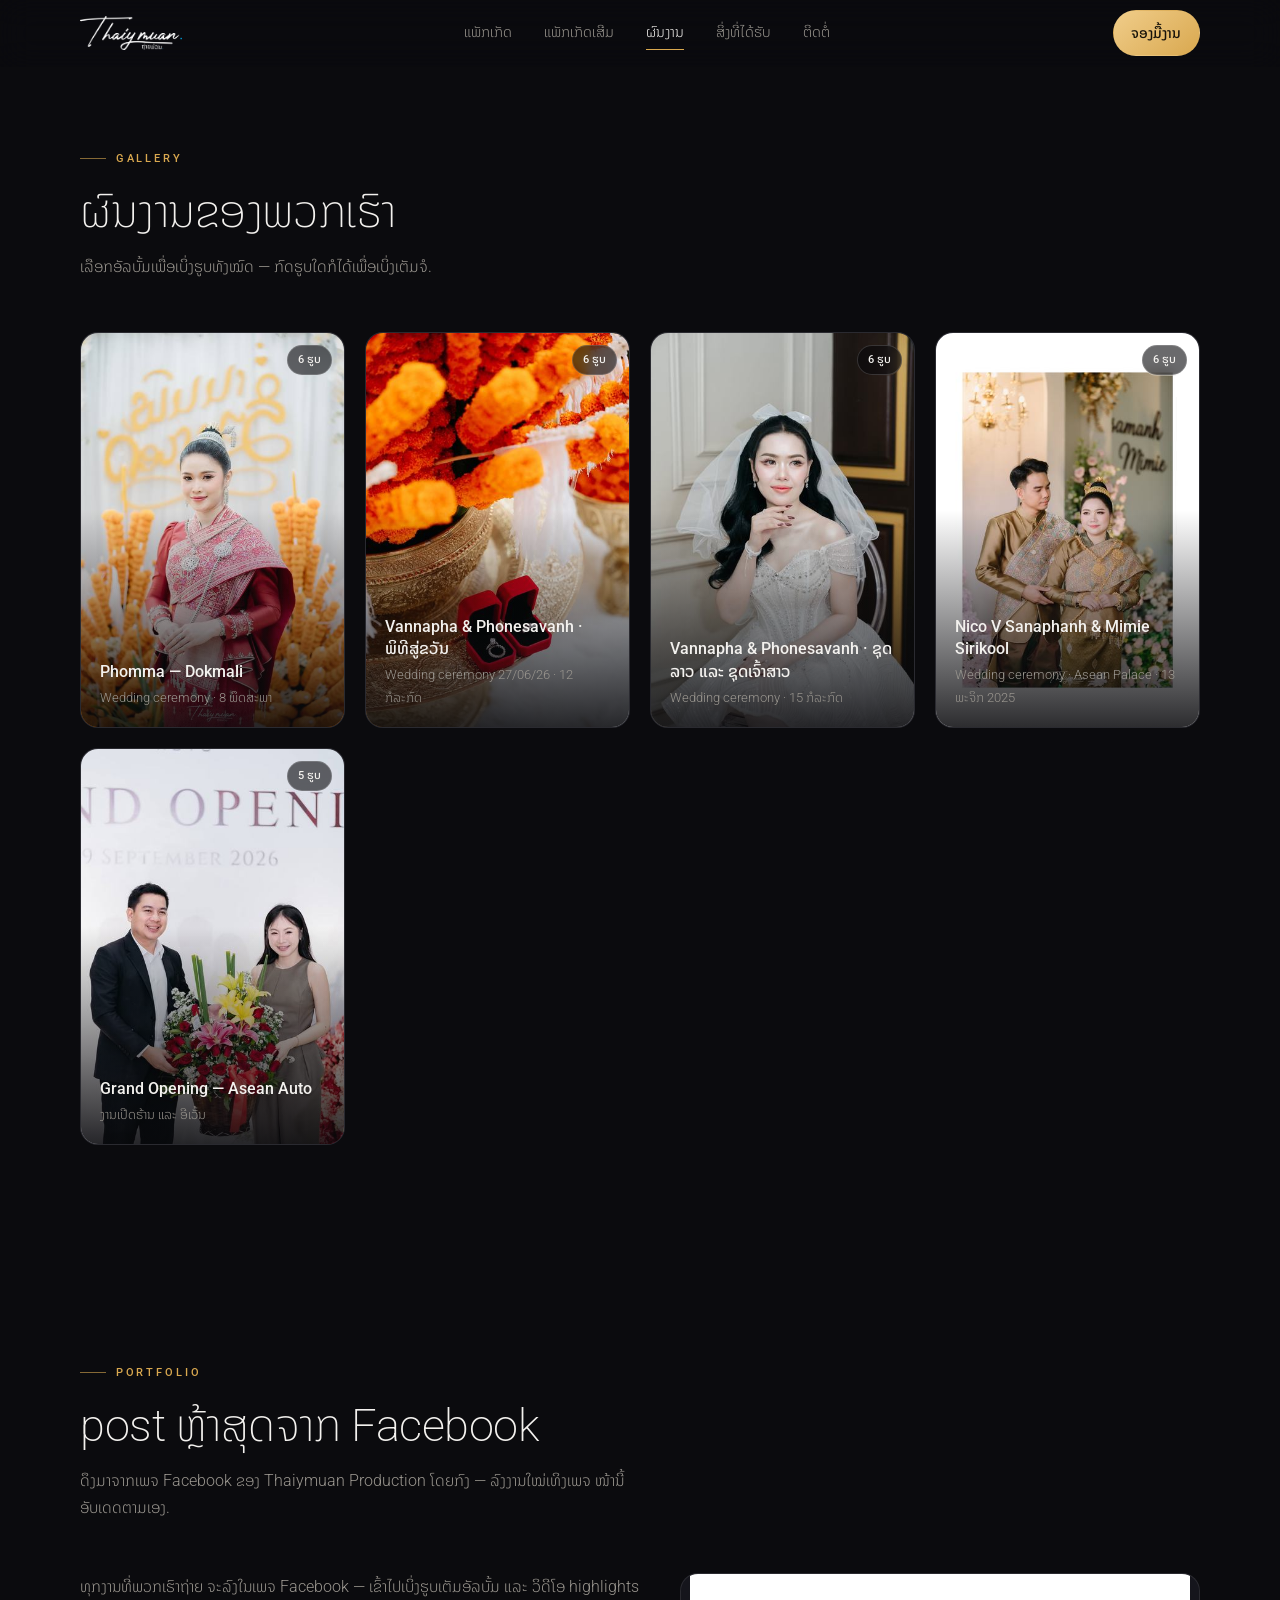
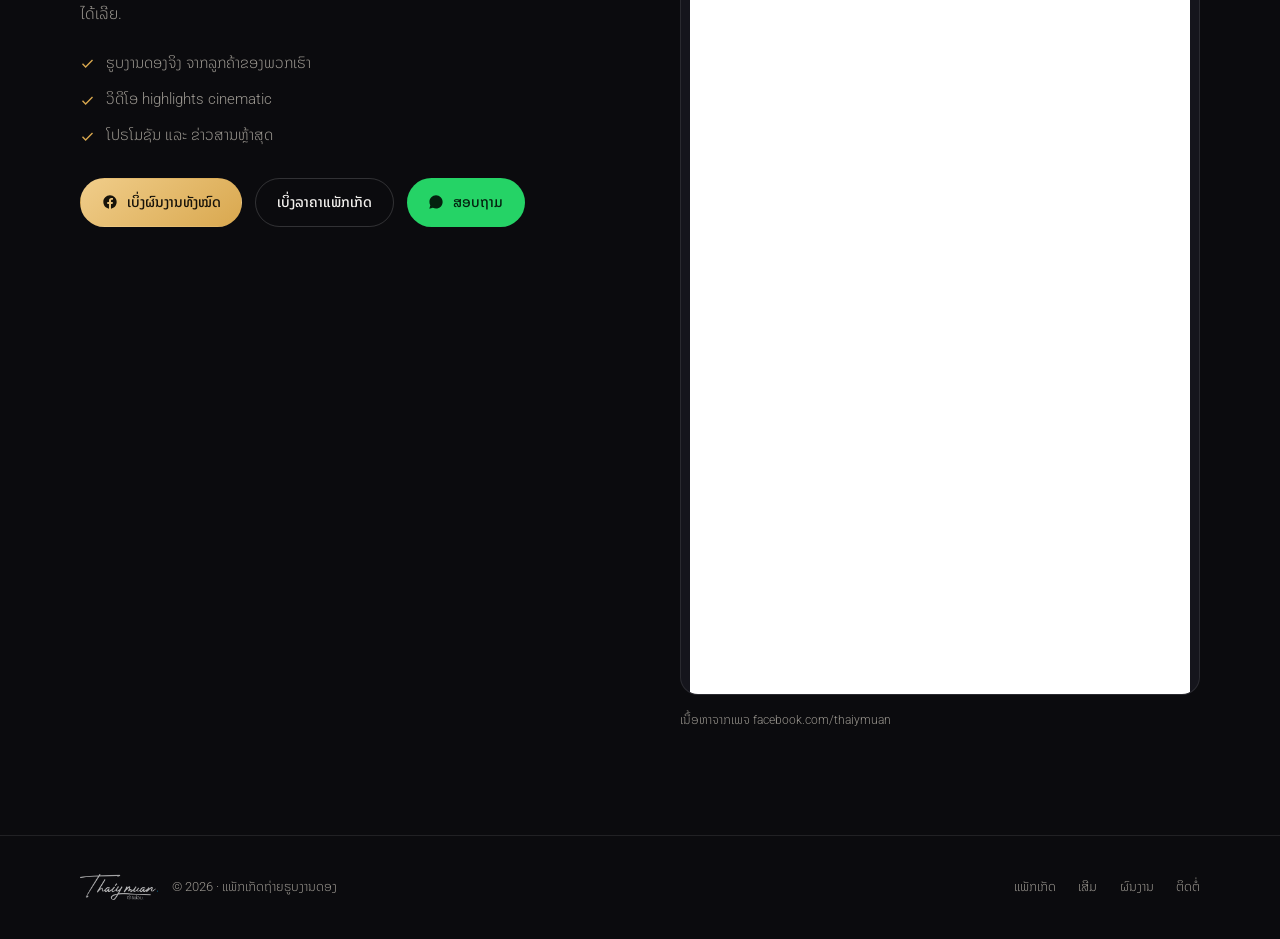
==== commit 54199b5f: "Rebuild the gallery from four Facebook posts, one album each Albums now mirror real posts instead of" ====
--- a/portfolio.html
+++ b/portfolio.html
@@ -68,6 +68,10 @@
           <h3 id="albumTitle"></h3>
           <p id="albumDesc"></p>
         </div>
+        <a class="back" id="albumPost" href="#" target="_blank" rel="noopener" hidden>
+          <svg viewBox="0 0 24 24" style="fill:currentColor;stroke:none"><path d="M22 12.06C22 6.5 17.52 2 12 2S2 6.5 2 12.06c0 5.02 3.66 9.18 8.44 9.94v-7.03H7.9v-2.91h2.54V9.85c0-2.51 1.49-3.9 3.77-3.9 1.09 0 2.23.2 2.23.2v2.46h-1.26c-1.24 0-1.63.78-1.63 1.57v1.88h2.77l-.44 2.91h-2.33V22c4.78-.76 8.45-4.92 8.45-9.94Z"/></svg>
+          ເບິ່ງ post ຕົ້ນສະບັບ
+        </a>
       </div>
       <div class="shots" id="shots"></div>
     </div>
--- a/assets/style.css
+++ b/assets/style.css
@@ -292,6 +292,8 @@
   border:1px solid var(--line-2);font-size:.85rem;background:transparent;color:var(--text);
   cursor:pointer;font-family:inherit;transition:background .35s,transform .35s var(--ease)}
 .back:hover{background:rgba(255,255,255,.06);transform:translateX(-3px)}
+#albumPost{margin-left:auto}
+#albumPost:hover{transform:translateY(-2px);border-color:var(--gold)}
 .back svg{width:15px;height:15px;fill:none;stroke:currentColor;stroke-width:2}
 .shots{columns:4 230px;column-gap:clamp(10px,1.6vw,14px)}
 .shots button{
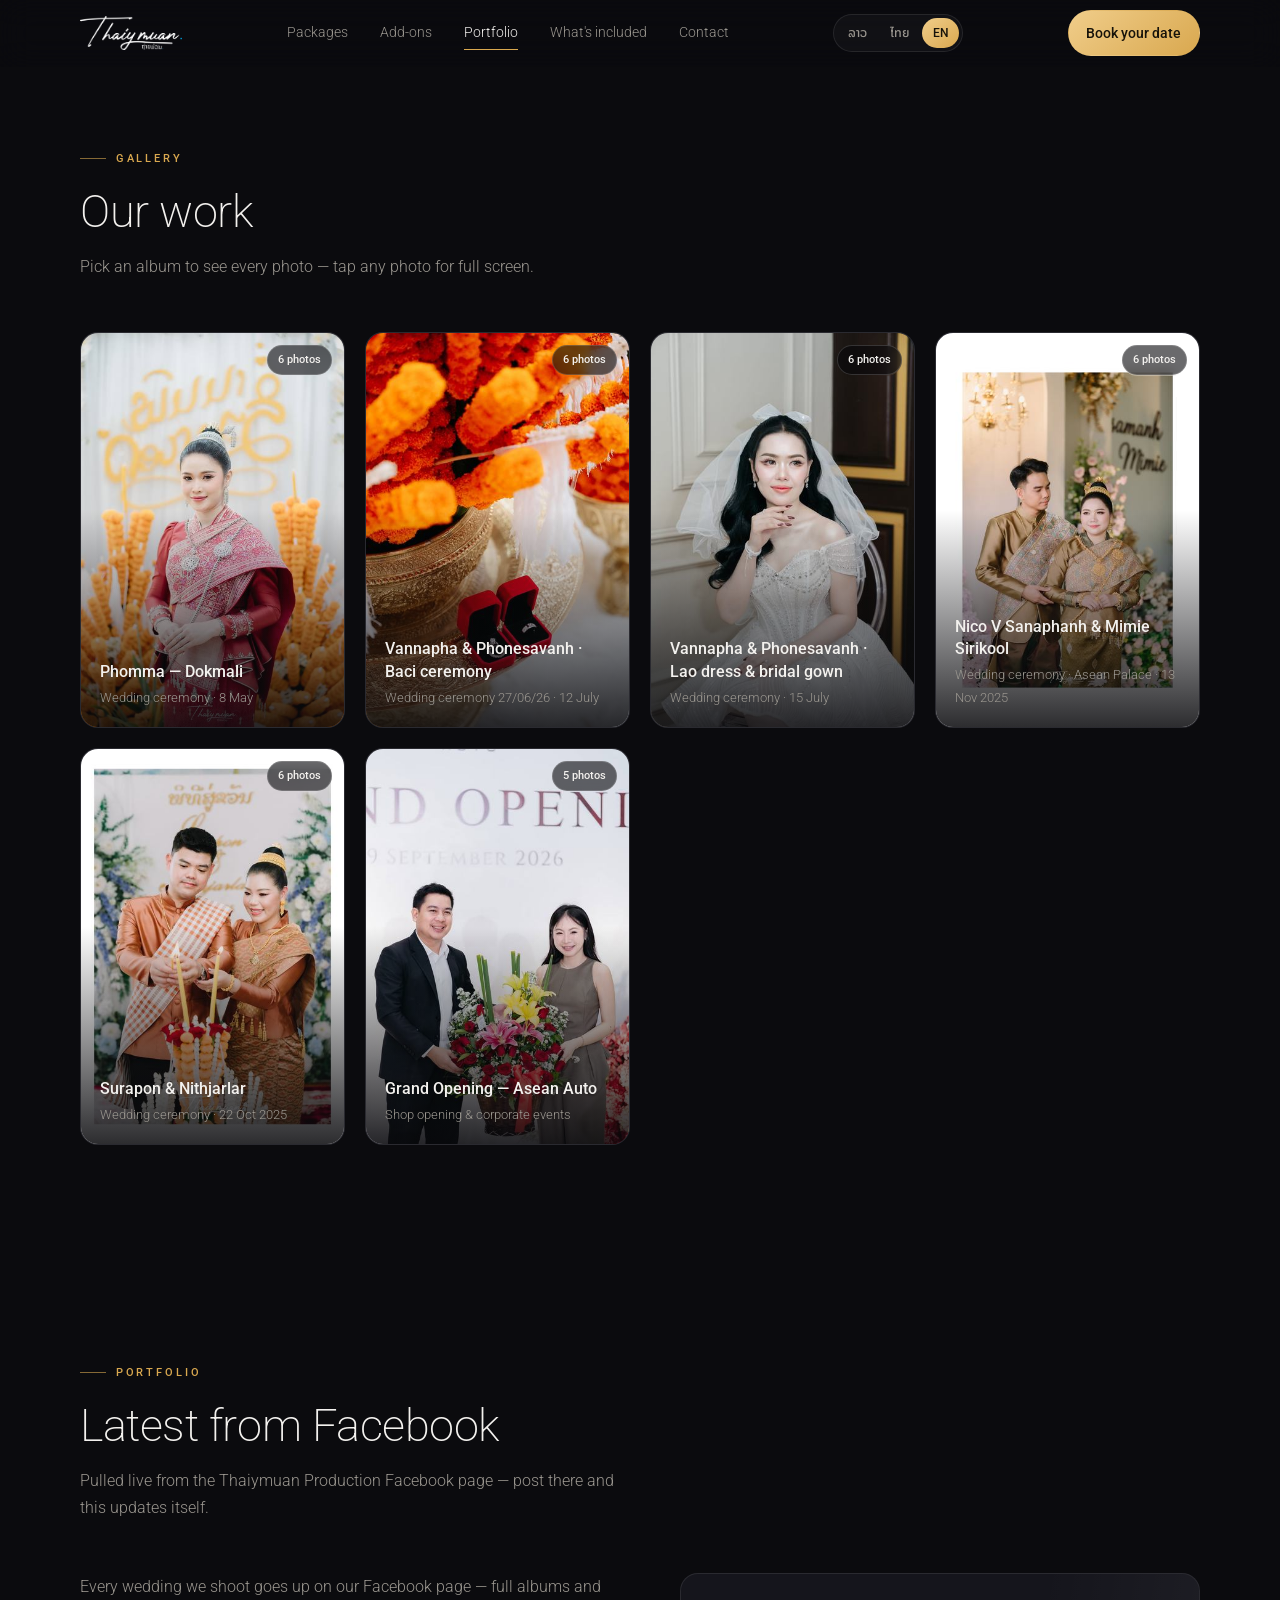
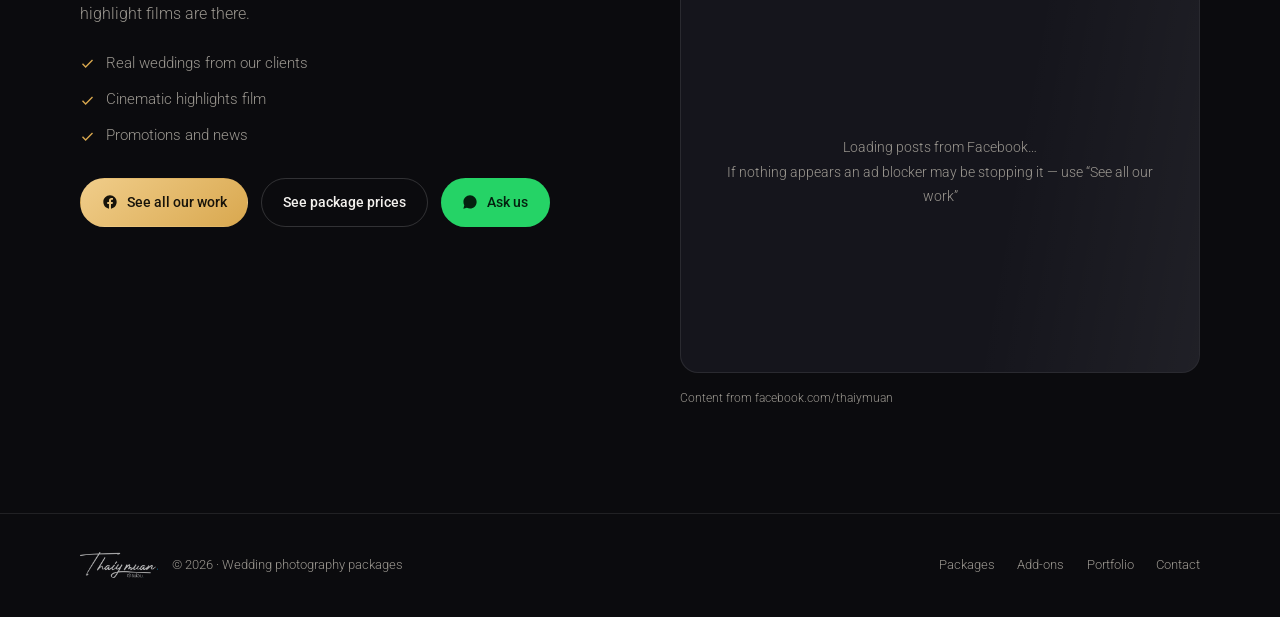
==== commit fdce3cc9: "Add a Lao / Thai / English language switcher Every string on both pages is keyed into assets/i18n.js" ====
--- a/portfolio.html
+++ b/portfolio.html
@@ -15,12 +15,14 @@
 <link rel="apple-touch-icon" href="logo/apple-touch-icon.png">
 <link rel="preconnect" href="https://fonts.googleapis.com">
 <link rel="preconnect" href="https://fonts.gstatic.com" crossorigin>
-<link href="https://fonts.googleapis.com/css2?family=Noto+Sans+Lao:wght@200;300;400;500;600;700&family=Roboto:wght@100;300;400;500;700;900&display=swap" rel="stylesheet">
+<link href="https://fonts.googleapis.com/css2?family=Noto+Sans+Lao:wght@200;300;400;500;600;700&family=Noto+Sans+Thai:wght@200;300;400;500;600;700&family=Roboto:wght@100;300;400;500;700;900&display=swap" rel="stylesheet">
 <link rel="stylesheet" href="assets/style.css">
 <noscript><style>
   .rv,.hero-logo{opacity:1!important;transform:none!important;animation:none!important}
   .progress{display:none}
 </style></noscript>
+<script>try{var L=localStorage.getItem('lang');if(L&&L!=='lo')document.documentElement.className+=' i18n-pending';}catch(e){}
+setTimeout(function(){var c=document.documentElement.classList;c.remove('i18n-pending');c.add('i18n-ready');},2500);</script>
 <script src="assets/app.js" defer></script>
 </head>
 <body>
@@ -33,13 +35,18 @@
       <img src="logo/wordmark.png" alt="Thaiymuan Production ຖ່າຍມ່ວນ" width="1000" height="333">
     </a>
     <nav class="nav-links">
-      <a href="index.html#packages">ແພັກເກັດ</a>
-      <a href="index.html#addons">ແພັກເກັດເສີມ</a>
-      <a class="here" href="portfolio.html">ຜົນງານ</a>
-      <a href="index.html#included">ສິ່ງທີ່ໄດ້ຮັບ</a>
-      <a href="index.html#contact">ຕິດຕໍ່</a>
+      <a href="index.html#packages" data-i18n="nav.packages">ແພັກເກັດ</a>
+      <a href="index.html#addons" data-i18n="nav.addons">ແພັກເກັດເສີມ</a>
+      <a class="here" href="portfolio.html" data-i18n="nav.portfolio">ຜົນງານ</a>
+      <a href="index.html#included" data-i18n="nav.included">ສິ່ງທີ່ໄດ້ຮັບ</a>
+      <a href="index.html#contact" data-i18n="nav.contact">ຕິດຕໍ່</a>
     </nav>
-    <a class="btn btn-gold" href="index.html#contact">ຈອງມື້ງານ</a>
+    <div class="lang" role="group" aria-label="Language">
+        <button type="button" data-lang="lo">ລາວ</button>
+        <button type="button" data-lang="th">ไทย</button>
+        <button type="button" data-lang="en">EN</button>
+      </div>
+      <a class="btn btn-gold" href="index.html#contact" data-i18n="nav.book">ຈອງມື້ງານ</a>
   </div>
 </header>
 
@@ -50,8 +57,8 @@
   <div class="wrap">
     <div class="sec-head rv">
       <span class="eyebrow">Gallery</span>
-      <h2>ຜົນງານຂອງພວກເຮົາ</h2>
-      <p>ເລືອກອັລບັ້ມເພື່ອເບິ່ງຮູບທັງໝົດ — ກົດຮູບໃດກໍໄດ້ເພື່ອເບິ່ງເຕັມຈໍ.</p>
+      <h2 data-i18n="p.title">ຜົນງານຂອງພວກເຮົາ</h2>
+      <p data-i18n="p.desc">ເລືອກອັລບັ້ມເພື່ອເບິ່ງຮູບທັງໝົດ — ກົດຮູບໃດກໍໄດ້ເພື່ອເບິ່ງເຕັມຈໍ.</p>
     </div>
 
     <div id="albumsView">
@@ -60,7 +67,7 @@
 
     <div id="albumView" hidden>
       <div class="album-head">
-        <button class="back" id="backBtn" type="button">
+        <button data-i18n="p.back" class="back" id="backBtn" type="button">
           <svg viewBox="0 0 24 24"><path d="M15 19l-7-7 7-7"/></svg>
           ອັລບັ້ມທັງໝົດ
         </button>
@@ -68,7 +75,7 @@
           <h3 id="albumTitle"></h3>
           <p id="albumDesc"></p>
         </div>
-        <a class="back" id="albumPost" href="#" target="_blank" rel="noopener" hidden>
+        <a data-i18n="p.post" class="back" id="albumPost" href="#" target="_blank" rel="noopener" hidden>
           <svg viewBox="0 0 24 24" style="fill:currentColor;stroke:none"><path d="M22 12.06C22 6.5 17.52 2 12 2S2 6.5 2 12.06c0 5.02 3.66 9.18 8.44 9.94v-7.03H7.9v-2.91h2.54V9.85c0-2.51 1.49-3.9 3.77-3.9 1.09 0 2.23.2 2.23.2v2.46h-1.26c-1.24 0-1.63.78-1.63 1.57v1.88h2.77l-.44 2.91h-2.33V22c4.78-.76 8.45-4.92 8.45-9.94Z"/></svg>
           ເບິ່ງ post ຕົ້ນສະບັບ
         </a>
@@ -83,25 +90,25 @@
   <div class="wrap">
     <div class="sec-head rv">
       <span class="eyebrow">Portfolio</span>
-      <h2>post ຫຼ້າສຸດຈາກ Facebook</h2>
-      <p>ດຶງມາຈາກເພຈ Facebook ຂອງ Thaiymuan Production ໂດຍກົງ — ລົງງານໃໝ່ເທິງເພຈ ໜ້ານີ້ອັບເດດຕາມເອງ.</p>
+      <h2 data-i18n="p.fb.title">post ຫຼ້າສຸດຈາກ Facebook</h2>
+      <p data-i18n="p.fb.desc">ດຶງມາຈາກເພຈ Facebook ຂອງ Thaiymuan Production ໂດຍກົງ — ລົງງານໃໝ່ເທິງເພຈ ໜ້ານີ້ອັບເດດຕາມເອງ.</p>
     </div>
 
     <div class="folio rv">
       <div class="folio-text">
-        <p>ທຸກງານທີ່ພວກເຮົາຖ່າຍ ຈະລົງໃນເພຈ Facebook — ເຂົ້າໄປເບິ່ງຮູບເຕັມອັລບັ້ມ ແລະ ວິດີໂອ highlights ໄດ້ເລີຍ.</p>
+        <p data-i18n="p.fb.lede">ທຸກງານທີ່ພວກເຮົາຖ່າຍ ຈະລົງໃນເພຈ Facebook — ເຂົ້າໄປເບິ່ງຮູບເຕັມອັລບັ້ມ ແລະ ວິດີໂອ highlights ໄດ້ເລີຍ.</p>
         <ul class="folio-list">
-          <li><svg viewBox="0 0 24 24"><path d="M4 12.5 9 17.5 20 6.5"/></svg>ຮູບງານດອງຈິງ ຈາກລູກຄ້າຂອງພວກເຮົາ</li>
-          <li><svg viewBox="0 0 24 24"><path d="M4 12.5 9 17.5 20 6.5"/></svg>ວິດີໂອ highlights cinematic</li>
-          <li><svg viewBox="0 0 24 24"><path d="M4 12.5 9 17.5 20 6.5"/></svg>ໂປຣໂມຊັນ ແລະ ຂ່າວສານຫຼ້າສຸດ</li>
+          <li data-i18n="p.l1"><svg viewBox="0 0 24 24"><path d="M4 12.5 9 17.5 20 6.5"/></svg>ຮູບງານດອງຈິງ ຈາກລູກຄ້າຂອງພວກເຮົາ</li>
+          <li data-i18n="f.highlights"><svg viewBox="0 0 24 24"><path d="M4 12.5 9 17.5 20 6.5"/></svg>ວິດີໂອ highlights cinematic</li>
+          <li data-i18n="p.l3"><svg viewBox="0 0 24 24"><path d="M4 12.5 9 17.5 20 6.5"/></svg>ໂປຣໂມຊັນ ແລະ ຂ່າວສານຫຼ້າສຸດ</li>
         </ul>
         <div class="folio-cta">
-          <a class="btn btn-gold" href="https://www.facebook.com/thaiymuan" target="_blank" rel="noopener">
+          <a data-i18n="p.cta1" class="btn btn-gold" href="https://www.facebook.com/thaiymuan" target="_blank" rel="noopener">
             <svg viewBox="0 0 24 24"><path d="M22 12.06C22 6.5 17.52 2 12 2S2 6.5 2 12.06c0 5.02 3.66 9.18 8.44 9.94v-7.03H7.9v-2.91h2.54V9.85c0-2.51 1.49-3.9 3.77-3.9 1.09 0 2.23.2 2.23.2v2.46h-1.26c-1.24 0-1.63.78-1.63 1.57v1.88h2.77l-.44 2.91h-2.33V22c4.78-.76 8.45-4.92 8.45-9.94Z"/></svg>
             ເບິ່ງຜົນງານທັງໝົດ
           </a>
-          <a class="btn" href="index.html#packages">ເບິ່ງລາຄາແພັກເກັດ</a>
-          <a class="btn btn-wa" href="https://wa.me/8562055959236?text=%E0%BA%AA%E0%BA%B0%E0%BA%9A%E0%BA%B2%E0%BA%8D%E0%BA%94%E0%BA%B5%20%E0%BA%AA%E0%BA%AD%E0%BA%9A%E0%BA%96%E0%BA%B2%E0%BA%A1%E0%BA%82%E0%BB%8D%E0%BB%89%E0%BA%A1%E0%BA%B9%E0%BA%99%E0%BB%81%E0%BA%9E%E0%BA%B1%E0%BA%81%E0%BB%80%E0%BA%81%E0%BA%B1%E0%BA%94" target="_blank" rel="noopener">
+          <a data-i18n="p.cta2" class="btn" href="index.html#packages">ເບິ່ງລາຄາແພັກເກັດ</a>
+          <a data-i18n="p.cta3" class="btn btn-wa" href="https://wa.me/8562055959236?text=%E0%BA%AA%E0%BA%B0%E0%BA%9A%E0%BA%B2%E0%BA%8D%E0%BA%94%E0%BA%B5%20%E0%BA%AA%E0%BA%AD%E0%BA%9A%E0%BA%96%E0%BA%B2%E0%BA%A1%E0%BA%82%E0%BB%8D%E0%BB%89%E0%BA%A1%E0%BA%B9%E0%BA%99%E0%BB%81%E0%BA%9E%E0%BA%B1%E0%BA%81%E0%BB%80%E0%BA%81%E0%BA%B1%E0%BA%94" target="_blank" rel="noopener">
             <svg viewBox="0 0 24 24"><path d="M12.04 2C6.58 2 2.13 6.45 2.13 11.91c0 1.75.46 3.46 1.32 4.96L2 22l5.25-1.38a9.9 9.9 0 0 0 4.79 1.22c5.46 0 9.92-4.45 9.92-9.91C21.96 6.45 17.5 2 12.04 2Zm4.52 11.86c-.25-.12-1.47-.72-1.69-.81-.23-.08-.39-.12-.56.13-.17.25-.66.81-.81.97-.15.17-.3.19-.54.06-.25-.12-1.06-.39-2.02-1.25-.75-.66-1.25-1.48-1.4-1.73-.15-.25-.02-.38.11-.5.11-.11.25-.3.37-.44.12-.15.17-.25.25-.42.08-.17.04-.31-.02-.44-.06-.12-.56-1.35-.77-1.85-.2-.48-.41-.42-.56-.43h-.48c-.17 0-.44.06-.67.31-.23.25-.88.86-.88 2.1s.9 2.43 1.03 2.6c.12.17 1.76 2.81 4.3 3.84.6.26 1.07.41 1.44.53.6.19 1.15.16 1.58.1.48-.07 1.47-.6 1.68-1.19.21-.58.21-1.08.15-1.19-.06-.1-.23-.17-.48-.29Z"/></svg>
             ສອບຖາມ
           </a>
@@ -111,10 +118,10 @@
       <div>
         <div class="fb-wrap" id="fbWrap">
           <div class="fb-skel" id="fbSkel">
-            <span>ກຳລັງໂຫຼດ post ຈາກ Facebook…<br>ຖ້າບໍ່ຂຶ້ນ ອາດຖືກ ad blocker ບລັອກ — ກົດ “ເບິ່ງຜົນງານທັງໝົດ”</span>
+            <span data-i18n-html="p.skel.full">ກຳລັງໂຫຼດ post ຈາກ Facebook…<br>ຖ້າບໍ່ຂຶ້ນ ອາດຖືກ ad blocker ບລັອກ — ກົດ “ເບິ່ງຜົນງານທັງໝົດ”</span>
           </div>
         </div>
-        <p class="fb-note">ເນື້ອຫາຈາກເພຈ facebook.com/thaiymuan</p>
+        <p data-i18n="p.note" class="fb-note">ເນື້ອຫາຈາກເພຈ facebook.com/thaiymuan</p>
       </div>
     </div>
   </div>
@@ -126,13 +133,13 @@
   <div class="wrap foot">
     <div class="foot-brand">
       <img src="logo/wordmark.png" alt="Thaiymuan Production" width="1000" height="333">
-      <span>© <span id="yr">2026</span> · ແພັກເກັດຖ່າຍຮູບງານດອງ</span>
+      <span>© <span id="yr">2026</span> <span data-i18n="foot.tag">· ແພັກເກັດຖ່າຍຮູບງານດອງ</span></span>
     </div>
     <nav>
-      <a href="index.html#packages">ແພັກເກັດ</a>
-      <a href="index.html#addons">ເສີມ</a>
-      <a href="portfolio.html">ຜົນງານ</a>
-      <a href="index.html#contact">ຕິດຕໍ່</a>
+      <a href="index.html#packages" data-i18n="nav.packages">ແພັກເກັດ</a>
+      <a href="index.html#addons" data-i18n="foot.addons">ເສີມ</a>
+      <a href="portfolio.html" data-i18n="nav.portfolio">ຜົນງານ</a>
+      <a href="index.html#contact" data-i18n="nav.contact">ຕິດຕໍ່</a>
     </nav>
   </div>
 </footer>
@@ -153,7 +160,7 @@
 
 <!-- ============ MOBILE BAR ============ -->
 <div class="mbar">
-  <a class="btn" href="index.html#packages">
+  <a data-i18n="mbar.price" class="btn" href="index.html#packages">
     <svg viewBox="0 0 24 24"><path d="M20.6 11.4 12.4 3.2A2 2 0 0 0 11 2.6H4.6A2 2 0 0 0 2.6 4.6V11a2 2 0 0 0 .6 1.4l8.2 8.2a2 2 0 0 0 2.8 0l6.4-6.4a2 2 0 0 0 0-2.8ZM7 8.5A1.5 1.5 0 1 1 8.5 7 1.5 1.5 0 0 1 7 8.5Z"/></svg>
     ລາຄາ
   </a>
@@ -161,7 +168,7 @@
     <svg viewBox="0 0 24 24"><path d="M12.04 2C6.58 2 2.13 6.45 2.13 11.91c0 1.75.46 3.46 1.32 4.96L2 22l5.25-1.38a9.9 9.9 0 0 0 4.79 1.22c5.46 0 9.92-4.45 9.92-9.91C21.96 6.45 17.5 2 12.04 2Zm4.52 11.86c-.25-.12-1.47-.72-1.69-.81-.23-.08-.39-.12-.56.13-.17.25-.66.81-.81.97-.15.17-.3.19-.54.06-.25-.12-1.06-.39-2.02-1.25-.75-.66-1.25-1.48-1.4-1.73-.15-.25-.02-.38.11-.5.11-.11.25-.3.37-.44.12-.15.17-.25.25-.42.08-.17.04-.31-.02-.44-.06-.12-.56-1.35-.77-1.85-.2-.48-.41-.42-.56-.43h-.48c-.17 0-.44.06-.67.31-.23.25-.88.86-.88 2.1s.9 2.43 1.03 2.6c.12.17 1.76 2.81 4.3 3.84.6.26 1.07.41 1.44.53.6.19 1.15.16 1.58.1.48-.07 1.47-.6 1.68-1.19.21-.58.21-1.08.15-1.19-.06-.1-.23-.17-.48-.29Z"/></svg>
     WhatsApp
   </a>
-  <a class="btn btn-gold btn-call" href="tel:+8562055959236">
+  <a class="btn btn-gold btn-call" href="tel:+8562055959236" data-i18n="mbar.call">
     <svg viewBox="0 0 24 24"><path d="M6.6 10.8c1.2 2.4 3.2 4.4 5.6 5.6l2-2c.3-.3.7-.4 1-.2 1.1.4 2.3.6 3.5.6.6 0 1 .4 1 1V19c0 .6-.4 1-1 1-9.4 0-17-7.6-17-17 0-.6.4-1 1-1h3.2c.6 0 1 .4 1 1 0 1.2.2 2.4.6 3.5.1.3 0 .7-.2 1l-2 2Z"/></svg>
     ໂທ 020 55959236
   </a>
--- a/assets/style.css
+++ b/assets/style.css
@@ -14,7 +14,7 @@
   --wa:#25d366;
 
   /* Latin → Roboto · ອັກສອນລາວ fall back ໄປ Noto Sans Lao ອັດຕະໂນມັດ */
-  --sans:"Roboto","Noto Sans Lao",sans-serif;
+  --sans:"Roboto","Noto Sans Lao","Noto Sans Thai",sans-serif;
 
   --r-sm:12px; --r:18px; --r-lg:26px;
   --pad:clamp(20px,5vw,34px);
@@ -77,6 +77,24 @@
 .btn-wa:hover{background:#3ae07a;box-shadow:0 14px 34px -14px rgba(37,211,102,.6)}
 .nav .btn{padding:.6rem 1.1rem}
 
+/* ---- ປ່ຽນພາສາ ---- */
+.lang{display:inline-flex;gap:2px;padding:3px;border:1px solid var(--line);
+  border-radius:999px;background:rgba(255,255,255,.03);flex:none}
+.lang button{
+  border:0;background:transparent;color:var(--muted);cursor:pointer;font-family:inherit;
+  font-size:.78rem;font-weight:500;padding:.36rem .66rem;border-radius:999px;line-height:1.5;
+  transition:color .3s,background .35s var(--ease);white-space:nowrap;
+}
+.lang button:hover{color:var(--text)}
+.lang button[aria-pressed="true"]{background:linear-gradient(140deg,var(--gold-2),var(--gold));color:#17130a}
+@media (max-width:420px){
+  .lang button{font-size:.72rem;padding:.32rem .5rem}
+  .lang{margin-left:auto}
+}
+/* ເຊື່ອງເນື້ອຫາຈົນກວ່າພາສາຖືກນຳໃຊ້ (ກັນການກະພິບ) */
+html.i18n-pending body{opacity:0}
+html.i18n-ready body{opacity:1;transition:opacity .25s ease}
+
 /* ===================== HERO ===================== */
 .hero{position:relative;padding:clamp(4rem,11vw,8.5rem) 0 clamp(3rem,7vw,5rem);overflow:hidden}
 .hero::before{
@@ -142,6 +160,20 @@
 .toggle button[aria-selected="true"]{
   background:linear-gradient(140deg,var(--gold-2),var(--gold));color:#17130a;
 }
+
+/* ຫົວຂໍ້ແຕ່ລະກຸ່ມແພັກເກັດ (scroll ຕໍ່ກັນໄດ້ ບໍ່ຕ້ອງກົດ tab) */
+.pane-title{
+  display:flex;align-items:center;gap:.7rem;
+  font-weight:500;font-size:clamp(1.05rem,2.6vw,1.25rem);
+  margin:clamp(1.6rem,4vw,2.6rem) 0 clamp(1rem,2vw,1.4rem);
+  scroll-margin-top:86px;
+}
+.pane-title:first-of-type{margin-top:0}
+.pane-title svg{width:18px;height:18px;fill:var(--gold);flex:none}
+.pane-title::after{content:"";flex:1;height:1px;background:var(--line)}
+#head-photo{margin-top:0}
+
+/* ປຸ່ມສະຫຼັບກາຍເປັນທາງລັດ — ບໍ່ເຊື່ອງເນື້ອຫາອີກຕໍ່ໄປ */
 
 /* ===================== CARDS ===================== */
 .cards{
